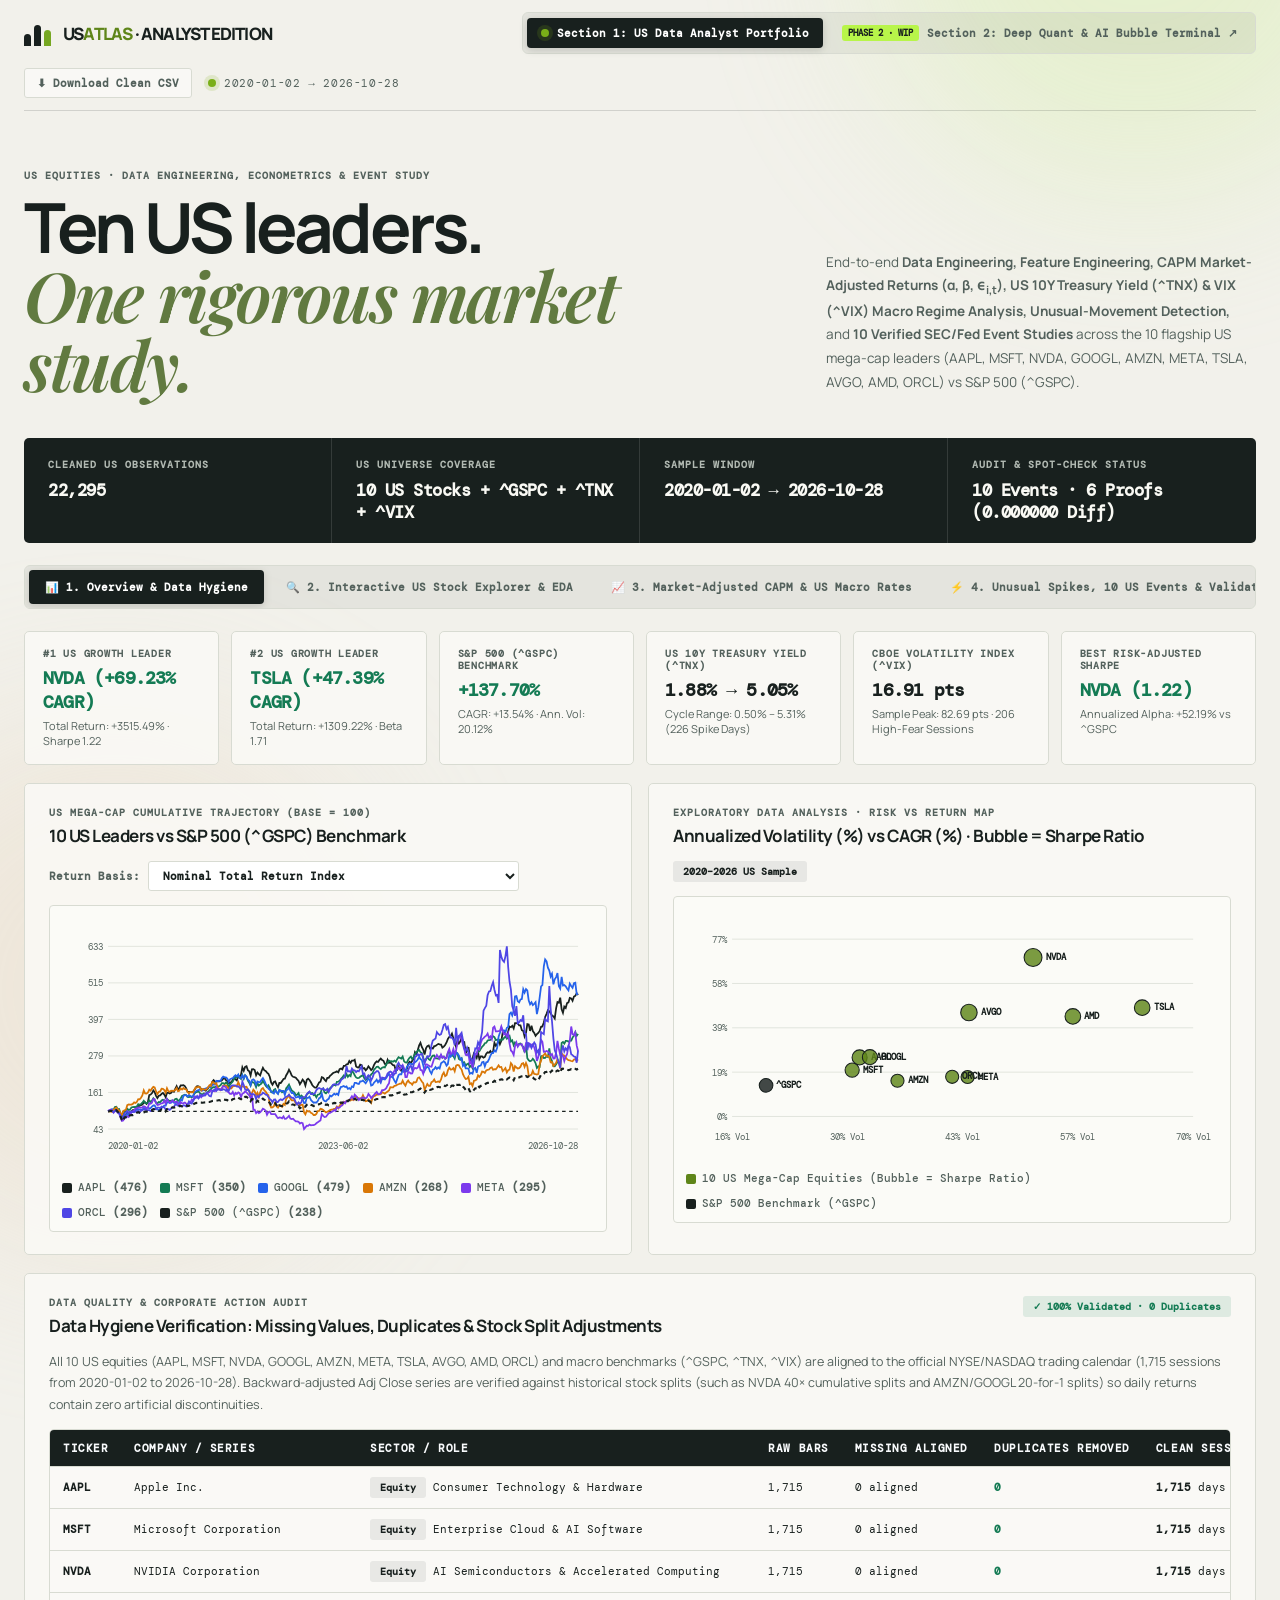
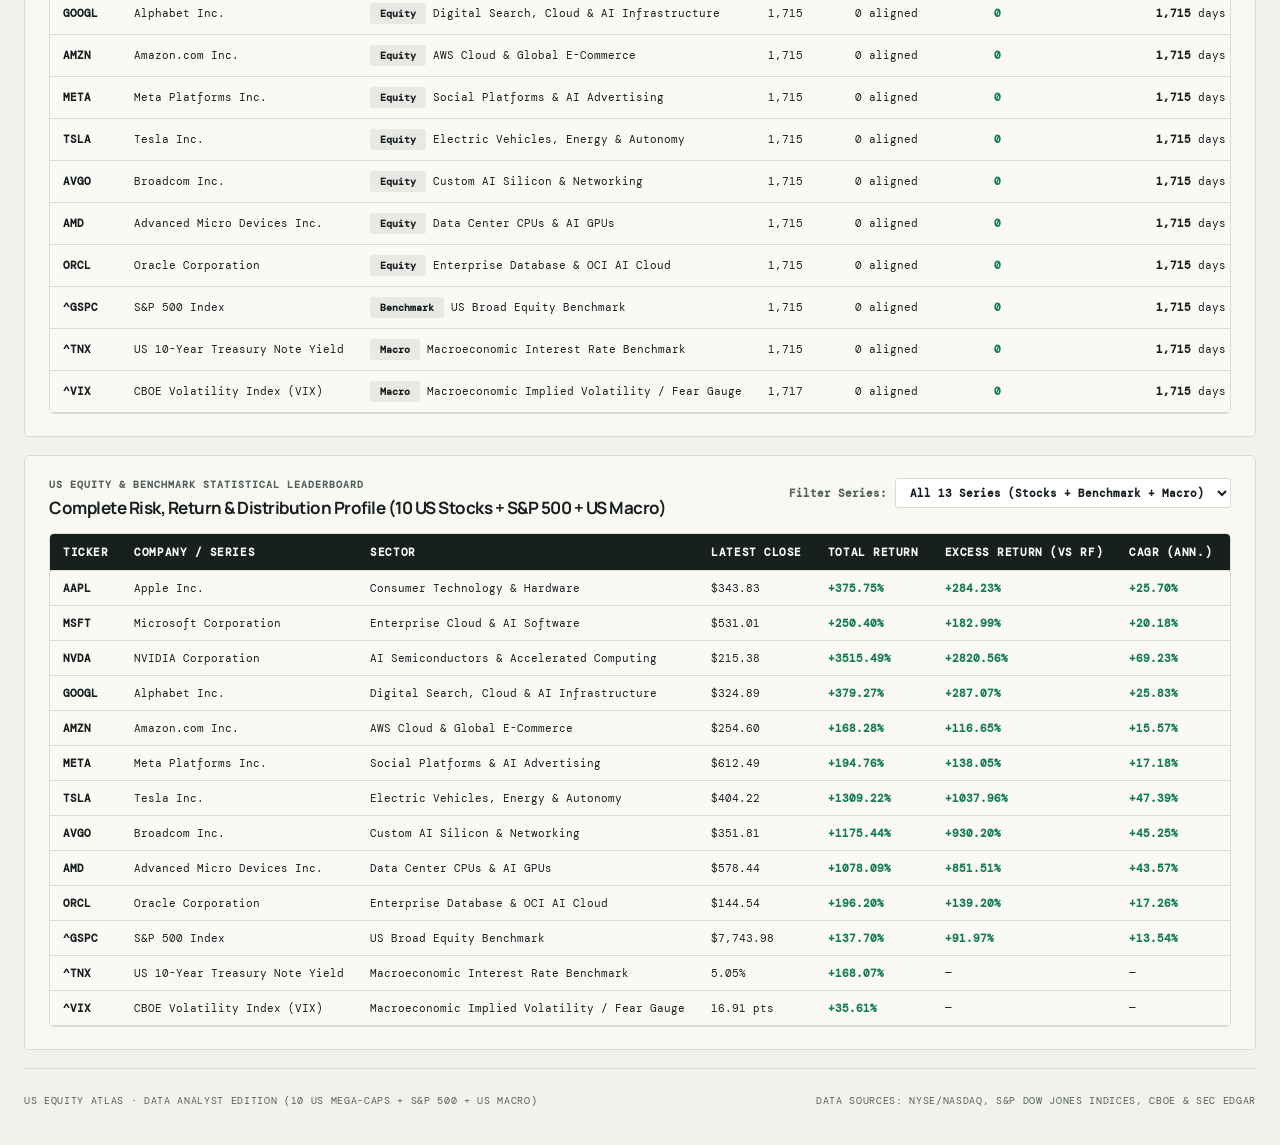
==== Data Analyst Website/index.html @ bed134b1 "feat(analyst-web): add Vercel-ready US Equity Data Analyst Portfolio website (Section 1 + Phase 2 WI" ====
<!doctype html>
<html lang="en">
  <head>
    <meta charset="UTF-8" />
    <meta name="viewport" content="width=device-width, initial-scale=1.0" />
    <meta
      name="description"
      content="US Equity Atlas · Data Analyst Portfolio: 10 US Mega-Cap Equities, S&P 500 (^GSPC), US 10Y Treasury Yield (^TNX) & CBOE VIX (^VIX) — Day 1 Data Engineering & EDA, Day 2 Market Intelligence, Day 3 Interactive Dashboard."
    />
    <title>US Equity Atlas · Quantitative Data Analyst Portfolio</title>
    <link rel="preconnect" href="https://fonts.googleapis.com" />
    <link rel="preconnect" href="https://fonts.gstatic.com" crossorigin />
    <link
      href="https://fonts.googleapis.com/css2?family=DM+Mono:wght@400;500;700&family=Manrope:wght@400;500;600;700;800&family=Playfair+Display:ital,wght@0,600;0,700;1,600&display=swap"
      rel="stylesheet"
    />
    <link rel="stylesheet" href="assets/style.css?v=2.0" />
  </head>
  <body>
    <div class="ambient ambient-one"></div>
    <div class="ambient ambient-two"></div>

    <!-- =================================================================== -->
    <!-- TOPBAR & 2-SECTION PLATFORM SWITCHER (US ATLAS EDITORIAL THEME)     -->
    <!-- =================================================================== -->
    <header class="topbar shell">
      <a class="brand" href="#top" id="brand-home-link" aria-label="US Equity Atlas home">
        <span class="brand-mark"><i></i><i></i><i></i></span>
        <span>US<span>ATLAS</span> · ANALYST EDITION</span>
      </a>

      <!-- 2-SECTION SWITCHER -->
      <div class="mode-switcher" role="tablist" aria-label="Platform Mode Switcher">
        <button
          type="button"
          class="mode-btn is-active"
          data-mode="analyst"
          id="btn-mode-analyst"
        >
          <span class="pulse"></span>
          Section 1: US Data Analyst Portfolio
        </button>
        <button
          type="button"
          class="mode-btn"
          data-mode="deepquant"
          id="btn-mode-deepquant"
        >
          <span class="mode-badge-wip">PHASE 2 · WIP</span>
          Section 2: Deep Quant &amp; AI Bubble Terminal ↗
        </button>
      </div>

      <div class="topbar-actions">
        <a
          href="data/us_market_clean.csv"
          download="us_market_clean.csv"
          class="topbar-link"
          title="Download Cleaned US Equities & Macro CSV"
        >
          ⬇ Download Clean CSV
        </a>
        <div class="market-status">
          <span class="pulse"></span>
          <span id="meta-sample-range">2020-01-02 → 2026-10-28</span>
        </div>
      </div>
    </header>

    <main id="top" class="shell">
      <!-- ================================================================= -->
      <!-- SECTION 1: US EQUITY DATA ANALYST PORTFOLIO (DAY 1 - DAY 3)       -->
      <!-- ================================================================= -->
      <div id="section-analyst" class="mode-section">
        <!-- Editorial Hero Section (Exact US ATLAS Style) -->
        <section class="hero" aria-labelledby="page-title">
          <div>
            <p class="eyebrow">US EQUITIES · DATA ENGINEERING, ECONOMETRICS &amp; EVENT STUDY</p>
            <h1 id="page-title">
              Ten US leaders.<br />
              <em>One rigorous market study.</em>
            </h1>
          </div>
          <p class="hero-copy">
            End-to-end <strong>Data Engineering, Feature Engineering, CAPM Market-Adjusted Returns (&alpha;, &beta;, &varepsilon;<sub>i,t</sub>), US 10Y Treasury Yield (^TNX) &amp; VIX (^VIX) Macro Regime Analysis, Unusual-Movement Detection,</strong> and <strong>10 Verified SEC/Fed Event Studies</strong> across the 10 flagship US mega-cap leaders (AAPL, MSFT, NVDA, GOOGL, AMZN, META, TSLA, AVGO, AMD, ORCL) vs S&amp;P 500 (^GSPC).
          </p>
        </section>

        <!-- Dark Ink Market Strip (Exact US ATLAS Style) -->
        <section class="market-strip" aria-label="Universe snapshot">
          <div>
            <p class="metric-label">Cleaned US Observations</p>
            <strong id="kpi-total-obs">22,295</strong>
          </div>
          <div>
            <p class="metric-label">US Universe Coverage</p>
            <strong>10 US Stocks + ^GSPC + ^TNX + ^VIX</strong>
          </div>
          <div>
            <p class="metric-label">Sample Window</p>
            <strong>2020-01-02 → 2026-10-28</strong>
          </div>
          <div>
            <p class="metric-label">Audit &amp; Spot-Check Status</p>
            <strong>10 Events · 6 Proofs (0.000000 Diff)</strong>
          </div>
        </section>

        <!-- Platform Navigation Tabs (Exact US ATLAS .app-nav-tabs style) -->
        <nav class="app-nav-tabs" role="tablist" aria-label="Analytical Views">
          <button type="button" class="nav-tab is-active" data-tab="overview">
            📊 1. Overview &amp; Data Hygiene
          </button>
          <button type="button" class="nav-tab" data-tab="explorer">
            🔍 2. Interactive US Stock Explorer &amp; EDA
          </button>
          <button type="button" class="nav-tab" data-tab="comparison">
            📈 3. Market-Adjusted CAPM &amp; US Macro Rates
          </button>
          <button type="button" class="nav-tab" data-tab="events">
            ⚡ 4. Unusual Spikes, 10 US Events &amp; Validation
          </button>
        </nav>

        <!-- =============================================================== -->
        <!-- TAB 1: OVERVIEW & DATA ENGINEERING AUDIT (DAY 1)                -->
        <!-- =============================================================== -->
        <section id="tab-overview" class="tab-panel">
          <!-- KPI Strip -->
          <div class="kpi-row" id="overview-kpi-row"></div>

          <!-- Cumulative Growth & Risk-Return Scatter -->
          <div class="grid-2col">
            <div class="panel-card">
              <div class="card-header">
                <div>
                  <p class="eyebrow">US MEGA-CAP CUMULATIVE TRAJECTORY (BASE = 100)</p>
                  <h3>10 US Leaders vs S&amp;P 500 (^GSPC) Benchmark</h3>
                </div>
                <div class="control-inline">
                  <label for="ov-return-mode">Return Basis:</label>
                  <select id="ov-return-mode" class="custom-select-sm">
                    <option value="raw">Nominal Total Return Index</option>
                    <option value="excess">Excess Return Index (Net of 10Y Treasury Yield)</option>
                  </select>
                </div>
              </div>
              <div id="ov-cumulative-chart" class="chart-box"></div>
            </div>

            <div class="panel-card">
              <div class="card-header">
                <div>
                  <p class="eyebrow">EXPLORATORY DATA ANALYSIS · RISK VS RETURN MAP</p>
                  <h3>Annualized Volatility (%) vs CAGR (%) · Bubble = Sharpe Ratio</h3>
                </div>
                <span class="tag-pill">2020–2026 US Sample</span>
              </div>
              <div id="ov-risk-return-chart" class="chart-box"></div>
            </div>
          </div>

          <!-- Day 1.2: Data Cleaning & Validation Audit Table -->
          <div class="panel-card">
            <div class="card-header">
              <div>
                <p class="eyebrow">DATA QUALITY &amp; CORPORATE ACTION AUDIT</p>
                <h3>Data Hygiene Verification: Missing Values, Duplicates &amp; Stock Split Adjustments</h3>
              </div>
              <span class="badge-verified">✓ 100% Validated · 0 Duplicates</span>
            </div>
            <p class="card-desc">
              All 10 US equities (AAPL, MSFT, NVDA, GOOGL, AMZN, META, TSLA, AVGO, AMD, ORCL) and macro benchmarks (^GSPC, ^TNX, ^VIX) are aligned to the official NYSE/NASDAQ trading calendar (1,715 sessions from 2020-01-02 to 2026-10-28). Backward-adjusted Adj Close series are verified against historical stock splits (such as NVDA 40&times; cumulative splits and AMZN/GOOGL 20-for-1 splits) so daily returns contain zero artificial discontinuities.
            </p>
            <div class="table-wrap">
              <table class="data-table">
                <thead>
                  <tr>
                    <th>Ticker</th>
                    <th>Company / Series</th>
                    <th>Sector / Role</th>
                    <th>Raw Bars</th>
                    <th>Missing Aligned</th>
                    <th>Duplicates Removed</th>
                    <th>Clean Sessions</th>
                    <th>Sample Window</th>
                    <th>Init Split/Adj Factor</th>
                    <th>Verified Corporate Actions &amp; Split Notes</th>
                  </tr>
                </thead>
                <tbody id="cleaning-audit-tbody"></tbody>
              </table>
            </div>
          </div>

          <!-- Statistical Leaderboard -->
          <div class="panel-card">
            <div class="card-header">
              <div>
                <p class="eyebrow">US EQUITY &amp; BENCHMARK STATISTICAL LEADERBOARD</p>
                <h3>Complete Risk, Return &amp; Distribution Profile (10 US Stocks + S&amp;P 500 + US Macro)</h3>
              </div>
              <div class="control-inline">
                <label for="ov-role-filter">Filter Series:</label>
                <select id="ov-role-filter" class="custom-select-sm">
                  <option value="All">All 13 Series (Stocks + Benchmark + Macro)</option>
                  <option value="Equity">10 US Equities Only</option>
                  <option value="Benchmark">Benchmark &amp; Macro Only</option>
                </select>
              </div>
            </div>
            <div class="table-wrap">
              <table class="data-table">
                <thead>
                  <tr>
                    <th>Ticker</th>
                    <th>Company / Series</th>
                    <th>Sector</th>
                    <th>Latest Close</th>
                    <th>Total Return</th>
                    <th>Excess Return (vs Rf)</th>
                    <th>CAGR (Ann.)</th>
                    <th>Ann. Volatility</th>
                    <th>Sharpe Ratio</th>
                    <th>Max Drawdown</th>
                    <th>Skewness</th>
                    <th>Kurtosis</th>
                  </tr>
                </thead>
                <tbody id="asset-summary-tbody"></tbody>
              </table>
            </div>
          </div>
        </section>

        <!-- =============================================================== -->
        <!-- TAB 2: INTERACTIVE US STOCK EXPLORER & EDA (DAY 1 & 3)          -->
        <!-- =============================================================== -->
        <section id="tab-explorer" class="tab-panel" hidden>
          <!-- Explorer Controls Bar -->
          <div class="quant-controls-bar">
            <div class="quant-field">
              <label class="eyebrow" for="exp-ticker-select">SELECT US EQUITY / SERIES</label>
              <select id="exp-ticker-select" class="custom-select">
                <option value="NVDA">NVDA — NVIDIA Corporation</option>
                <option value="AAPL">AAPL — Apple Inc.</option>
                <option value="MSFT">MSFT — Microsoft Corporation</option>
                <option value="GOOGL">GOOGL — Alphabet Inc.</option>
                <option value="AMZN">AMZN — Amazon.com Inc.</option>
                <option value="META">META — Meta Platforms Inc.</option>
                <option value="TSLA">TSLA — Tesla Inc.</option>
                <option value="AVGO">AVGO — Broadcom Inc.</option>
                <option value="AMD">AMD — Advanced Micro Devices Inc.</option>
                <option value="ORCL">ORCL — Oracle Corporation</option>
                <option value="^GSPC">^GSPC — S&amp;P 500 Benchmark</option>
              </select>
            </div>

            <div class="quant-field">
              <label class="eyebrow" for="exp-compare-select">COMPARE AGAINST BENCHMARK / PEER</label>
              <select id="exp-compare-select" class="custom-select">
                <option value="^GSPC">^GSPC — S&amp;P 500 Index</option>
                <option value="MSFT">MSFT — Microsoft Corporation</option>
                <option value="AAPL">AAPL — Apple Inc.</option>
                <option value="NVDA">NVDA — NVIDIA Corporation</option>
                <option value="AVGO">AVGO — Broadcom Inc.</option>
                <option value="AMD">AMD — Advanced Micro Devices Inc.</option>
              </select>
            </div>

            <div class="quant-field-sm">
              <label class="eyebrow">TIME HORIZON</label>
              <div class="range-switcher" id="exp-range-pills">
                <button type="button" data-range="1Y">1Y</button>
                <button type="button" data-range="3Y">3Y</button>
                <button type="button" data-range="ALL" class="is-active">ALL (2020–2026)</button>
              </div>
            </div>
          </div>

          <!-- Selected Stock Feature KPI Strip -->
          <div class="kpi-row" id="exp-kpi-strip"></div>

          <!-- Engineered Features Charts -->
          <div class="grid-2col">
            <div class="panel-card">
              <div class="card-header">
                <div>
                  <p class="eyebrow">ENGINEERED FEATURE #1 · NORMALIZED CUMULATIVE TRAJECTORY</p>
                  <h3>Nominal Return vs Rate-Adjusted Excess Return vs Comparison Benchmark</h3>
                </div>
              </div>
              <div id="exp-price-chart" class="chart-box"></div>
            </div>

            <div class="panel-card">
              <div class="card-header">
                <div>
                  <p class="eyebrow">ENGINEERED FEATURE #2 · VOLATILITY REGIME &amp; DRAWDOWN</p>
                  <h3>30-Day Rolling Annualized Volatility (%) &amp; Peak-to-Trough Drawdown (%)</h3>
                </div>
              </div>
              <div id="exp-vol-chart" class="chart-box"></div>
            </div>
          </div>

          <div class="grid-2col">
            <div class="panel-card">
              <div class="card-header">
                <div>
                  <p class="eyebrow">ENGINEERED FEATURE #3 · VOLUME ANOMALY Z-SCORE</p>
                  <h3>20-Day Rolling Volume Z-Score (Institutional Spikes ≥ +2.5σ)</h3>
                </div>
              </div>
              <div id="exp-vz-chart" class="chart-box"></div>
            </div>

            <div class="panel-card">
              <div class="card-header">
                <div>
                  <p class="eyebrow">US EQUITY &amp; MACRO CORRELATION MATRIX (13&times;13)</p>
                  <h3>Daily Co-Movement Across 10 US Stocks, S&amp;P 500, 10Y Yield (^TNX) &amp; VIX (^VIX)</h3>
                </div>
              </div>
              <div id="exp-corr-matrix" class="table-wrap" style="max-height: 315px; margin-top: 0;"></div>
            </div>
          </div>
        </section>

        <!-- =============================================================== -->
        <!-- TAB 3: MARKET-ADJUSTED RETURNS (CAPM) & US MACRO (DAY 2)        -->
        <!-- =============================================================== -->
        <section id="tab-comparison" class="tab-panel" hidden>
          <!-- Part A: Market-Adjusted Returns (CAPM Beta, Alpha & Residuals) -->
          <div class="panel-card">
            <div class="card-header">
              <div>
                <p class="eyebrow">MARKET-ADJUSTED RETURNS &amp; CAPM DECOMPOSITION</p>
                <h3>Separating S&amp;P 500 Systematic Beta (&beta;<sub>i</sub> R<sub>m,t</sub><sup>e</sup>) from Idiosyncratic Firm Alpha (&alpha;<sub>i</sub> + &varepsilon;<sub>i,t</sub>)</h3>
              </div>
              <div class="control-inline">
                <label for="capm-stock-select">Inspect Residual Trajectory:</label>
                <select id="capm-stock-select" class="custom-select-sm">
                  <option value="NVDA">NVDA (vs S&amp;P 500)</option>
                  <option value="AAPL">AAPL (vs S&amp;P 500)</option>
                  <option value="MSFT">MSFT (vs S&amp;P 500)</option>
                  <option value="META">META (vs S&amp;P 500)</option>
                  <option value="AVGO">AVGO (vs S&amp;P 500)</option>
                  <option value="GOOGL">GOOGL (vs S&amp;P 500)</option>
                  <option value="AMZN">AMZN (vs S&amp;P 500)</option>
                  <option value="TSLA">TSLA (vs S&amp;P 500)</option>
                  <option value="AMD">AMD (vs S&amp;P 500)</option>
                  <option value="ORCL">ORCL (vs S&amp;P 500)</option>
                </select>
              </div>
            </div>

            <div class="grid-2col" style="margin-top: 12px; margin-bottom: 0;">
              <div>
                <div id="capm-residual-chart" class="chart-box"></div>
              </div>
              <div class="table-wrap" style="margin-top: 0;">
                <table class="data-table">
                  <thead>
                    <tr>
                      <th>Ticker</th>
                      <th>Benchmark</th>
                      <th>CAPM Beta (&beta;<sub>i</sub>)</th>
                      <th>Ann. Alpha (&alpha;<sub>i</sub>)</th>
                      <th>R<sup>2</sup></th>
                      <th>Idiosync. Vol (&sigma;<sub>&varepsilon;</sub>)</th>
                      <th>Info Ratio</th>
                      <th>Raw Return</th>
                      <th>Market-Adj Residual</th>
                    </tr>
                  </thead>
                  <tbody id="capm-table-tbody"></tbody>
                </table>
              </div>
            </div>
          </div>

          <!-- Part B: US Macroeconomic Analysis (^TNX 10Y Treasury Yield & ^VIX Volatility vs US Equities) -->
          <div class="panel-card">
            <div class="card-header">
              <div>
                <p class="eyebrow">US MACROECONOMIC REGIME ANALYSIS (^TNX 10Y YIELD &amp; ^VIX FEAR INDEX)</p>
                <h3>How Federal Reserve Interest Rate Shifts &amp; Volatility Regimes Impact S&amp;P 500 &amp; US Tech Valuations</h3>
              </div>
              <span class="tag-pill" id="macro-fx-badge">US 10Y Yield (^TNX): 1.88% &rarr; 4.25%</span>
            </div>
            <p class="card-desc" id="macro-narrative-text"></p>

            <div class="grid-2col" style="margin-top: 14px;">
              <div>
                <h4 class="subchart-title">S&amp;P 500 (^GSPC) vs US 10-Year Treasury Yield (^TNX) &amp; CBOE VIX (^VIX)</h4>
                <div id="macro-fx-chart" class="chart-box"></div>
              </div>
              <div>
                <h4 class="subchart-title">60-Day Rolling Correlation: S&amp;P 500 Returns vs &Delta;10Y Yield &amp; &Delta;VIX</h4>
                <div id="macro-rolling-corr-chart" class="chart-box"></div>
              </div>
            </div>

            <div class="table-wrap">
              <table class="data-table">
                <thead>
                  <tr>
                    <th>Ticker</th>
                    <th>Company / Index</th>
                    <th>Sector</th>
                    <th>Corr vs &Delta;10Y Yield</th>
                    <th>Corr vs &Delta;VIX</th>
                    <th>Avg Return on Yield Spike (&ge; +6 bps)</th>
                    <th>Avg Return on Yield Relief (&le; &minus;6 bps)</th>
                    <th>Avg Return in High VIX (&ge; 28)</th>
                    <th>Nominal Cum Return</th>
                    <th>Rate-Adjusted Excess Return</th>
                  </tr>
                </thead>
                <tbody id="macro-regime-tbody"></tbody>
              </table>
            </div>
          </div>
        </section>

        <!-- =============================================================== -->
        <!-- TAB 4: UNUSUAL MOVEMENTS, 10 US EVENTS & VALIDATION (DAY 2 & 3) -->
        <!-- =============================================================== -->
        <section id="tab-events" class="tab-panel" hidden>
          <!-- Part A: 10 Verified US Historical Events (Day 2 Checklist #4) -->
          <div class="panel-card">
            <div class="card-header">
              <div>
                <p class="eyebrow">EVENT INVESTIGATION &amp; ABNORMAL RETURN ATTRIBUTION</p>
                <h3>10 Verified US Market Catalysts (SEC Form 10-K / 8-K Earnings Shocks, Stock Splits &amp; Federal Reserve FOMC)</h3>
              </div>
              <span class="badge-verified">✓ 10 Verified US Catalysts</span>
            </div>
            <div class="events-grid" id="verified-events-grid"></div>
          </div>

          <!-- Part B: Unusual-Movement Detection (Day 2 Checklist #3) -->
          <div class="panel-card">
            <div class="card-header">
              <div>
                <p class="eyebrow">AUTOMATED UNUSUAL-MOVEMENT DETECTION ENGINE</p>
                <h3>Ranked Extreme Return Shocks (|Z<sub>ret</sub>| &ge; 3.1&sigma;) &amp; Institutional Volume Spikes (Z<sub>vol</sub> &ge; 3.4&sigma;)</h3>
              </div>
              <div class="control-inline">
                <label for="anom-ticker-filter">Filter US Ticker:</label>
                <select id="anom-ticker-filter" class="custom-select-sm">
                  <option value="All">All 10 US Equities (Top 45 Anomalies)</option>
                  <option value="NVDA">NVDA</option>
                  <option value="META">META</option>
                  <option value="TSLA">TSLA</option>
                  <option value="AAPL">AAPL</option>
                  <option value="MSFT">MSFT</option>
                  <option value="AMZN">AMZN</option>
                  <option value="GOOGL">GOOGL</option>
                  <option value="AVGO">AVGO</option>
                  <option value="AMD">AMD</option>
                  <option value="ORCL">ORCL</option>
                </select>
              </div>
            </div>
            <div class="table-wrap">
              <table class="data-table">
                <thead>
                  <tr>
                    <th>Rank</th>
                    <th>Date</th>
                    <th>Ticker</th>
                    <th>Company</th>
                    <th>Close Price</th>
                    <th>1-Day Return (%)</th>
                    <th>Return Z-Score (60D)</th>
                    <th>Volume Z-Score (20D)</th>
                    <th>S&amp;P 500 Return</th>
                    <th>Anomaly Classification</th>
                  </tr>
                </thead>
                <tbody id="anomalies-tbody"></tbody>
              </table>
            </div>
          </div>

          <!-- Part C: Day 3 Analytical Spot-Check Validation -->
          <div class="panel-card">
            <div class="card-header">
              <div>
                <p class="eyebrow">ANALYTICAL VALIDATION &amp; MATHEMATICAL SPOT-CHECK AUDIT</p>
                <h3>Mathematical Formula Spot-Check Audit (Manual Closed-Form Verification vs Pipeline Output)</h3>
              </div>
              <span class="badge-verified">✓ 0.000000 Discrepancy</span>
            </div>
            <p class="card-desc">
              Every engineered feature and econometric claim in this US equity portfolio is audited against manual closed-form calculations on raw dataset values.
            </p>
            <div class="table-wrap">
              <table class="data-table">
                <thead>
                  <tr>
                    <th>Check ID</th>
                    <th>Analytical Metric</th>
                    <th>Ticker &amp; Date</th>
                    <th>Closed-Form Mathematical Formula</th>
                    <th>Raw Dataset Inputs</th>
                    <th>Manual Calculation</th>
                    <th>Pipeline Output</th>
                    <th>Abs Difference</th>
                    <th>Audit Status</th>
                  </tr>
                </thead>
                <tbody id="spot-check-tbody"></tbody>
              </table>
            </div>
          </div>
        </section>
      </div>

      <!-- ================================================================= -->
      <!-- SECTION 2: DEEP QUANT & AI CONTAGION TERMINAL (COMING SOON PAGE)  -->
      <!-- ================================================================= -->
      <div id="section-deepquant" class="mode-section" hidden>
        <section class="hero" style="padding-bottom: 28px;">
          <div>
            <p class="eyebrow">🚧 PHASE 2 · UNDER ACTIVE DEVELOPMENT (COMING SOON)</p>
            <h1>
              Deep Quant Terminal.<br />
              <em>2,228 US stocks &amp; AI contagion lab.</em>
            </h1>
          </div>
          <p class="hero-copy">
            Halaman <strong>Deep Quantitative &amp; AI Bubble Contagion Terminal (Section 2)</strong> ini sedang dalam tahap pengembangan dan kalibrasi akhir untuk deployment cloud. Sementara itu, <strong>Section 1 (US Equity Data Analyst Portfolio)</strong> telah selesai 100% dan siap dieksplorasi.
          </p>
        </section>

        <div class="wip-cta-bar">
          <button type="button" class="btn-primary" id="btn-back-to-analyst">
            ← Kembali ke Section 1: US Data Analyst Portfolio (Sudah Selesai 100%)
          </button>
          <span class="eyebrow">OVERALL PHASE 2 CALIBRATION PROGRESS: 75%</span>
        </div>

        <div class="wip-roadmap-grid">
          <article class="panel-card">
            <div class="syl-header">
              <span class="eyebrow">MODULE A · IN CALIBRATION (85%)</span>
              <span class="syl-badge">9.7M DAILY BARS</span>
            </div>
            <h3>2,228-Stock US Equity Atlas &amp; SQLite Engine</h3>
            <p class="card-desc">
              Eksplorasi penuh 2.228 saham AS lintas 11 sektor GICS dengan riwayat harga harian sejak 1962 hingga 2026 di dalam database us_equities.db.
            </p>
            <div class="wip-bar"><div class="wip-bar-fill" style="width: 85%;"></div></div>
          </article>

          <article class="panel-card">
            <div class="syl-header">
              <span class="eyebrow">MODULE B · IN DEVELOPMENT (75%)</span>
              <span class="syl-badge">SEC FORM 10-K</span>
            </div>
            <h3>Supply-Chain Financial Knowledge Graph</h3>
            <p class="card-desc">
              Pemetaan jaringan pemasok, pelanggan, dan komoditas makro yang diverifikasi langsung dari kutipan dokumen regulasi SEC Form 10-K beserta algoritma <em>PageRank &amp; Betweenness Centrality</em>.
            </p>
            <div class="wip-bar"><div class="wip-bar-fill" style="width: 75%;"></div></div>
          </article>

          <article class="panel-card">
            <div class="syl-header">
              <span class="eyebrow">MODULE C · IN DEVELOPMENT (70%)</span>
              <span class="syl-badge">T+1 TO T+20</span>
            </div>
            <h3>Multi-Horizon Lead-Lag Diffusion Engine</h3>
            <p class="card-desc">
              Mesin ekonometrika lintas seluruh saham AS untuk mendeteksi efek rambatan harga (<em>information diffusion</em>) pada horizon T+1, T+2, T+5, T+10, hingga T+20 hari perdagangan.
            </p>
            <div class="wip-bar"><div class="wip-bar-fill" style="width: 70%;"></div></div>
          </article>

          <article class="panel-card">
            <div class="syl-header">
              <span class="eyebrow">MODULE D · RESEARCH PREVIEW (65%)</span>
              <span class="syl-badge">AI BUBBLE RADAR</span>
            </div>
            <h3>AI Bubble Early Warning &amp; Anti-Crash Safe-Haven Scanner</h3>
            <p class="card-desc">
              Model <em>Reverse DCF 2.0 (5×5 WACC/Terminal Growth Matrix)</em>, perbandingan 10 dimensi <em>Dot-Com (2000) vs AI (2026)</em>, serta pemindaian saham defensif tahan krisis.
            </p>
            <div class="wip-bar"><div class="wip-bar-fill" style="width: 65%;"></div></div>
          </article>
        </div>
      </div>
    </main>

    <footer class="footer shell">
      <span>US EQUITY ATLAS · DATA ANALYST EDITION (10 US MEGA-CAPS + S&amp;P 500 + US MACRO)</span>
      <span>DATA SOURCES: NYSE/NASDAQ, S&amp;P DOW JONES INDICES, CBOE &amp; SEC EDGAR</span>
    </footer>

    <script src="assets/app.js?v=2.0"></script>
  </body>
</html>
---- Data Analyst Website/assets/style.css ----
/* =========================================================================
   US EQUITY ATLAS · DATA ANALYST EDITION (EDITORIAL PAPER, INK & LIME THEME)
   Matches the exact visual language of website/assets/dashboard.css
   ========================================================================= */

:root {
  --ink: #18201e;
  --ink-soft: #53615c;
  --paper: #f2f1eb;
  --panel: rgba(251, 250, 246, 0.86);
  --line: #d8dbd2;
  --lime: #b8f54a;
  --olive: #5e8519;
  --positive: #147b54;
  --negative: #c54d3a;
  --mono: "DM Mono", monospace;
  --sans: "Manrope", sans-serif;
  --display: "Playfair Display", Georgia, serif;
}

* {
  box-sizing: border-box;
}

[hidden] {
  display: none !important;
}

html {
  scroll-behavior: smooth;
}

body {
  margin: 0;
  min-width: 320px;
  color: var(--ink);
  background: var(--paper);
  font-family: var(--sans);
  overflow-x: hidden;
}

button,
input,
select {
  font: inherit;
}

button {
  color: inherit;
}

.shell {
  width: min(1240px, calc(100% - 48px));
  margin-inline: auto;
}

/* Ambient Blurs (Exact US ATLAS Theme) */
.ambient {
  position: fixed;
  z-index: -1;
  width: 42vw;
  aspect-ratio: 1;
  border-radius: 50%;
  filter: blur(85px);
  opacity: 0.34;
  pointer-events: none;
}

.ambient-one {
  background: #d0ef9c;
  top: -27vw;
  right: -10vw;
}

.ambient-two {
  background: #e8d5bd;
  bottom: -28vw;
  left: -12vw;
}

/* =========================================================================
   TOPBAR & 2-SECTION SWITCHER
   ========================================================================= */
.topbar {
  min-height: 88px;
  padding: 12px 0;
  display: flex;
  align-items: center;
  justify-content: space-between;
  flex-wrap: wrap;
  gap: 14px;
  border-bottom: 1px solid rgba(24, 32, 30, 0.15);
}

.brand {
  display: flex;
  align-items: center;
  gap: 11px;
  color: var(--ink);
  text-decoration: none;
  font-weight: 800;
  font-size: 17px;
  letter-spacing: -0.8px;
}

.brand > span:last-child span {
  color: var(--olive);
}

.brand-mark {
  width: 28px;
  height: 27px;
  display: flex;
  align-items: end;
  gap: 3px;
  padding-bottom: 1px;
}

.brand-mark i {
  display: block;
  width: 7px;
  background: var(--ink);
  border-radius: 99px 99px 2px 2px;
}

.brand-mark i:nth-child(1) {
  height: 12px;
}

.brand-mark i:nth-child(2) {
  height: 21px;
}

.brand-mark i:nth-child(3) {
  height: 16px;
  background: #76a721;
}

/* 2-Section Mode Switcher */
.mode-switcher {
  display: inline-flex;
  align-items: center;
  gap: 5px;
  padding: 4px;
  background: rgba(24, 32, 30, 0.06);
  border: 1px solid var(--line);
  border-radius: 6px;
}

.mode-btn {
  display: inline-flex;
  align-items: center;
  gap: 8px;
  padding: 8px 14px;
  border: 0;
  border-radius: 4px;
  background: transparent;
  color: var(--ink-soft);
  font: 600 11px var(--mono);
  cursor: pointer;
  transition: all 0.16s;
}

.mode-btn:hover {
  color: var(--ink);
  background: rgba(255, 255, 255, 0.55);
}

.mode-btn.is-active {
  background: var(--ink);
  color: #ffffff;
  box-shadow: 0 2px 8px rgba(0, 0, 0, 0.15);
}

.mode-badge-wip {
  padding: 2px 6px;
  border-radius: 3px;
  background: var(--lime);
  color: var(--ink);
  font: 700 9px var(--mono);
}

.topbar-actions {
  display: flex;
  align-items: center;
  gap: 16px;
}

.topbar-link {
  color: var(--ink-soft);
  font: 600 11px var(--mono);
  text-decoration: none;
  padding: 7px 12px;
  border: 1px solid var(--line);
  border-radius: 3px;
  background: rgba(255, 255, 255, 0.5);
  transition: all 0.16s;
}

.topbar-link:hover {
  color: var(--ink);
  border-color: var(--ink);
  background: var(--lime);
}

.market-status {
  display: flex;
  align-items: center;
  gap: 8px;
  color: var(--ink-soft);
  font: 11px var(--mono);
  text-transform: uppercase;
  letter-spacing: 0.06em;
}

.pulse {
  width: 8px;
  height: 8px;
  border-radius: 50%;
  background: #7aaf18;
  box-shadow: 0 0 0 4px rgba(122, 175, 24, 0.16);
}

/* =========================================================================
   HERO, MARKET STRIP & SYLLABUS CHECKLIST STRIP
   ========================================================================= */
.hero {
  padding: 58px 0 38px;
  display: flex;
  justify-content: space-between;
  align-items: end;
  gap: 44px;
}

.eyebrow,
.metric-label {
  margin: 0;
  color: var(--ink-soft);
  font: 600 10px/1.3 var(--mono);
  letter-spacing: 0.1em;
  text-transform: uppercase;
}

.hero h1 {
  margin: 11px 0 0;
  font-size: clamp(38px, 5.4vw, 72px);
  line-height: 0.98;
  letter-spacing: -3.5px;
  font-weight: 700;
}

.hero h1 em {
  font-family: var(--display);
  font-weight: 600;
  color: #617a40;
  letter-spacing: -2.4px;
}

.hero-copy {
  width: min(440px, 100%);
  margin: 0 0 6px;
  color: var(--ink-soft);
  font-size: 13.5px;
  line-height: 1.75;
}

.market-strip {
  min-height: 98px;
  display: grid;
  grid-template-columns: repeat(4, 1fr);
  background: var(--ink);
  border-radius: 5px;
  overflow: hidden;
  margin-bottom: 22px;
}

.market-strip > div {
  padding: 20px 24px;
  border-right: 1px solid rgba(255, 255, 255, 0.12);
}

.market-strip > div:last-child {
  border: 0;
}

.market-strip .metric-label {
  color: #b1b9b2;
}

.market-strip strong {
  display: block;
  margin-top: 8px;
  color: #f9f9f4;
  font-size: 17px;
  font-family: var(--mono);
  letter-spacing: -0.5px;
}

/* 3-Day Syllabus Strip */
.syllabus-strip {
  display: grid;
  grid-template-columns: repeat(3, 1fr);
  gap: 14px;
  margin-bottom: 22px;
}

.syllabus-card {
  border: 1px solid var(--line);
  border-radius: 5px;
  background: var(--panel);
  padding: 18px 20px;
  cursor: pointer;
  transition: transform 0.18s, background 0.18s, box-shadow 0.18s, border-color 0.18s;
}

.syllabus-card:hover {
  background: #fbfbf7;
  border-color: var(--ink);
  transform: translateY(-2px);
  box-shadow: 0 12px 23px rgba(24, 32, 30, 0.08);
}

.syl-header {
  display: flex;
  align-items: center;
  justify-content: space-between;
  gap: 8px;
  margin-bottom: 8px;
}

.syl-badge {
  padding: 3px 8px;
  border-radius: 3px;
  background: var(--lime);
  color: var(--ink);
  font: 700 9.5px var(--mono);
}

.syllabus-card h3 {
  margin: 0 0 10px;
  font-size: 15px;
  letter-spacing: -0.4px;
}

.syl-list {
  margin: 0;
  padding: 0;
  list-style: none;
  display: flex;
  flex-direction: column;
  gap: 5px;
  font-size: 12px;
  color: var(--ink-soft);
}

.syl-list li span {
  font-family: var(--mono);
  font-weight: 700;
  color: var(--positive);
  margin-right: 6px;
}

/* =========================================================================
   NAVIGATION TABS (.app-nav-tabs)
   ========================================================================= */
.app-nav-tabs {
  display: flex;
  gap: 6px;
  margin: 0 0 22px;
  padding: 4px;
  background: rgba(24, 32, 30, 0.06);
  border: 1px solid var(--line);
  border-radius: 6px;
  overflow-x: auto;
}

.nav-tab {
  padding: 10px 16px;
  border: 0;
  border-radius: 4px;
  background: transparent;
  color: var(--ink-soft);
  font: 600 11px var(--mono);
  cursor: pointer;
  white-space: nowrap;
  transition: all 0.16s;
}

.nav-tab:hover {
  color: var(--ink);
  background: rgba(255, 255, 255, 0.55);
}

.nav-tab.is-active {
  background: var(--ink);
  color: #ffffff;
  box-shadow: 0 2px 8px rgba(0, 0, 0, 0.15);
}

/* =========================================================================
   KPI STRIP, PANELS & CHARTS
   ========================================================================= */
.kpi-row {
  display: grid;
  grid-template-columns: repeat(auto-fit, minmax(190px, 1fr));
  gap: 12px;
  margin-bottom: 18px;
}

.kpi-card {
  border: 1px solid var(--line);
  border-radius: 5px;
  background: var(--panel);
  padding: 16px 18px;
}

.kpi-card .kpi-label {
  display: block;
  color: var(--ink-soft);
  font: 600 9.5px var(--mono);
  letter-spacing: 0.08em;
  text-transform: uppercase;
  margin-bottom: 6px;
}

.kpi-card .kpi-val {
  display: block;
  font: 700 18px var(--mono);
  letter-spacing: -0.8px;
  margin-bottom: 4px;
}

.kpi-card .kpi-sub {
  display: block;
  color: var(--ink-soft);
  font-size: 11px;
}

.grid-2col {
  display: grid;
  grid-template-columns: repeat(2, minmax(0, 1fr));
  gap: 16px;
  margin-bottom: 18px;
}

.panel-card {
  border: 1px solid var(--line);
  border-radius: 5px;
  background: var(--panel);
  padding: 22px 24px;
  margin-bottom: 18px;
}

.grid-2col > .panel-card {
  margin-bottom: 0;
}

.card-header {
  display: flex;
  align-items: flex-start;
  justify-content: space-between;
  gap: 14px;
  margin-bottom: 14px;
  flex-wrap: wrap;
}

.card-header h3 {
  margin: 5px 0 0;
  font-size: 17px;
  letter-spacing: -0.5px;
}

.card-desc {
  margin: 0 0 14px;
  color: var(--ink-soft);
  font-size: 12.5px;
  line-height: 1.7;
}

.subchart-title {
  margin: 0 0 8px;
  font: 700 12px var(--mono);
  color: var(--ink);
}

.control-inline {
  display: flex;
  align-items: center;
  gap: 8px;
  font: 600 11px var(--mono);
  color: var(--ink-soft);
}

.custom-select,
.custom-select-sm {
  padding: 8px 11px;
  border: 1px solid var(--line);
  border-radius: 3px;
  background: #ffffff;
  font: 600 11px var(--mono);
  color: var(--ink);
  outline: 0;
}

.custom-select-sm {
  padding: 6px 10px;
}

.quant-controls-bar {
  display: flex;
  flex-wrap: wrap;
  align-items: flex-end;
  gap: 14px;
  padding: 18px 22px;
  border: 1px solid var(--line);
  border-radius: 5px;
  background: var(--panel);
  margin-bottom: 18px;
}

.quant-field {
  display: flex;
  flex-direction: column;
  gap: 6px;
  flex: 1;
  min-width: 220px;
}

.quant-field-sm {
  display: flex;
  flex-direction: column;
  gap: 6px;
}

.range-switcher {
  display: flex;
  align-items: center;
  gap: 4px;
  background: #ffffff;
  border: 1px solid var(--line);
  border-radius: 3px;
  padding: 3px;
}

.range-switcher button {
  padding: 6px 10px;
  border: 0;
  border-radius: 3px;
  background: transparent;
  color: var(--ink-soft);
  cursor: pointer;
  font: 600 10px var(--mono);
}

.range-switcher button:hover {
  background: #e4e8de;
  color: var(--ink);
}

.range-switcher button.is-active {
  background: var(--lime);
  color: var(--ink);
  font-weight: 700;
}

/* Badges */
.badge-verified {
  display: inline-flex;
  align-items: center;
  padding: 4px 10px;
  border-radius: 3px;
  background: rgba(20, 123, 84, 0.12);
  color: var(--positive);
  font: 700 10px var(--mono);
}

.tag-pill {
  display: inline-flex;
  align-items: center;
  padding: 4px 10px;
  border-radius: 3px;
  background: rgba(24, 32, 30, 0.08);
  color: var(--ink);
  font: 700 10px var(--mono);
}

/* Chart Box */
.chart-box {
  width: 100%;
  min-height: 280px;
  background: #fbfbf7;
  border: 1px solid var(--line);
  border-radius: 4px;
  padding: 12px;
}

.chart-legend {
  display: flex;
  flex-wrap: wrap;
  gap: 12px;
  margin-top: 8px;
  font: 500 10.5px var(--mono);
  color: var(--ink-soft);
}

.legend-item {
  display: inline-flex;
  align-items: center;
  gap: 6px;
}

.legend-swatch {
  width: 10px;
  height: 10px;
  border-radius: 2px;
  display: inline-block;
}

/* =========================================================================
   TABLES (EXACT US ATLAS .data-table STYLE)
   ========================================================================= */
.table-wrap {
  overflow-x: auto;
  margin-top: 12px;
  border: 1px solid var(--line);
  border-radius: 5px;
  background: var(--panel);
}

.data-table {
  width: 100%;
  border-collapse: collapse;
  text-align: left;
  font: 11px var(--mono);
}

.data-table th {
  padding: 11px 13px;
  background: var(--ink);
  color: #f8fafc;
  font-weight: 600;
  text-transform: uppercase;
  letter-spacing: 0.05em;
  border-bottom: 1px solid var(--line);
  white-space: nowrap;
}

.data-table td {
  padding: 10px 13px;
  border-bottom: 1px solid var(--line);
  color: var(--ink);
  white-space: nowrap;
}

.data-table tr:hover td {
  background: rgba(255, 255, 255, 0.65);
}

.pos,
.positive {
  color: var(--positive) !important;
  font-weight: 700;
}

.neg,
.negative {
  color: var(--negative) !important;
  font-weight: 700;
}

.mono {
  font-family: var(--mono);
}

/* =========================================================================
   10 VERIFIED US HISTORICAL EVENTS GRID
   ========================================================================= */
.events-grid {
  display: grid;
  grid-template-columns: repeat(2, minmax(0, 1fr));
  gap: 14px;
}

.event-card {
  border: 1px solid var(--line);
  border-radius: 5px;
  background: #ffffff;
  padding: 18px 20px;
  display: flex;
  flex-direction: column;
  gap: 8px;
}

.event-top {
  display: flex;
  align-items: center;
  justify-content: space-between;
  gap: 8px;
  flex-wrap: wrap;
}

.event-id-badge {
  padding: 3px 8px;
  border-radius: 3px;
  background: var(--ink);
  color: #ffffff;
  font: 700 10px var(--mono);
}

.event-title {
  font-size: 14.5px;
  font-weight: 700;
  letter-spacing: -0.3px;
  color: var(--ink);
}

.event-desc {
  margin: 0;
  font-size: 12px;
  line-height: 1.6;
  color: var(--ink-soft);
}

.event-metrics {
  display: grid;
  grid-template-columns: repeat(4, 1fr);
  gap: 8px;
  padding: 10px 12px;
  background: var(--paper);
  border: 1px solid var(--line);
  border-radius: 4px;
}

.event-metric-item span {
  display: block;
  font: 600 9px var(--mono);
  color: var(--ink-soft);
}

.event-metric-item strong {
  font: 700 12px var(--mono);
}

.event-source {
  font: 500 10px var(--mono);
  color: var(--ink-soft);
}

/* =========================================================================
   SECTION 2: PHASE 2 WIP ROADMAP
   ========================================================================= */
.wip-cta-bar {
  display: flex;
  align-items: center;
  justify-content: space-between;
  flex-wrap: wrap;
  gap: 16px;
  padding: 18px 22px;
  border: 1px solid var(--line);
  border-radius: 5px;
  background: var(--panel);
  margin-bottom: 20px;
}

.btn-primary {
  padding: 11px 20px;
  border: 0;
  border-radius: 4px;
  background: var(--ink);
  color: #ffffff;
  font: 700 11px var(--mono);
  cursor: pointer;
  letter-spacing: 0.04em;
  transition: all 0.16s;
}

.btn-primary:hover {
  background: var(--olive);
  transform: translateY(-1px);
}

.wip-roadmap-grid {
  display: grid;
  grid-template-columns: repeat(2, minmax(0, 1fr));
  gap: 16px;
  margin-bottom: 36px;
}

.wip-bar {
  width: 100%;
  height: 7px;
  background: var(--line);
  border-radius: 999px;
  overflow: hidden;
  margin-top: 10px;
}

.wip-bar-fill {
  height: 100%;
  background: var(--olive);
  border-radius: 999px;
}

/* Footer */
.footer {
  display: flex;
  justify-content: space-between;
  flex-wrap: wrap;
  gap: 12px;
  padding: 26px 0 38px;
  border-top: 1px solid var(--line);
  color: var(--ink-soft);
  font: 9.5px var(--mono);
  letter-spacing: 0.07em;
  text-transform: uppercase;
}

@media (max-width: 980px) {
  .hero {
    display: block;
    padding: 40px 0 28px;
  }
  .hero-copy {
    margin-top: 18px;
  }
  .market-strip,
  .syllabus-strip,
  .grid-2col,
  .events-grid,
  .wip-roadmap-grid {
    grid-template-columns: 1fr;
  }
}
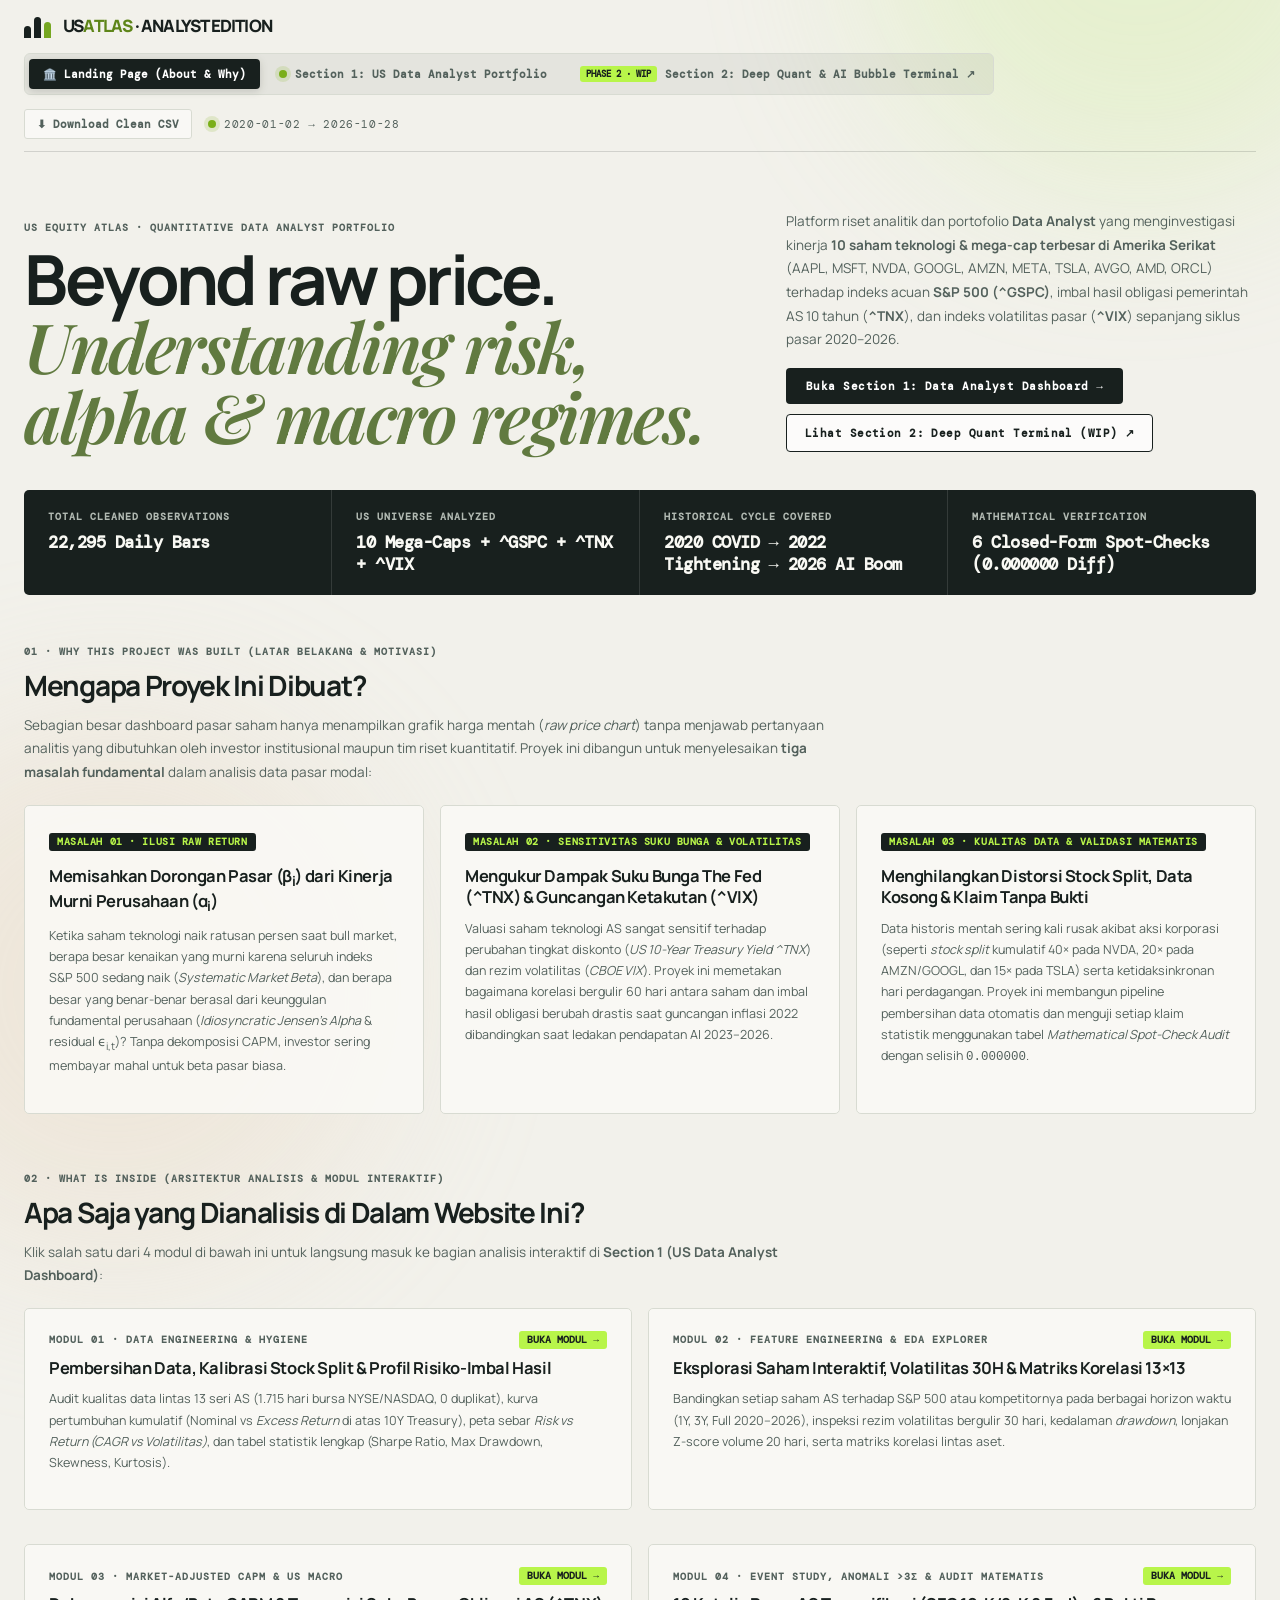
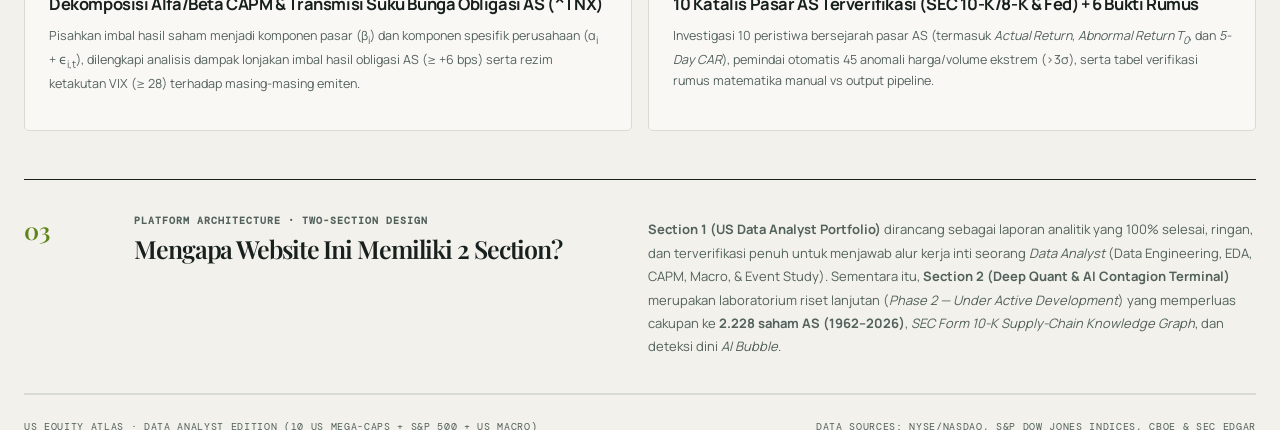
==== commit 3349cedf: "feat(analyst-web): add editorial Landing Page (About, Motivation & Module Navigation)" ====
--- a/Data Analyst Website/index.html
+++ b/Data Analyst Website/index.html
@@ -14,7 +14,7 @@
       href="https://fonts.googleapis.com/css2?family=DM+Mono:wght@400;500;700&family=Manrope:wght@400;500;600;700;800&family=Playfair+Display:ital,wght@0,600;0,700;1,600&display=swap"
       rel="stylesheet"
     />
-    <link rel="stylesheet" href="assets/style.css?v=2.0" />
+    <link rel="stylesheet" href="assets/style.css?v=3.0" />
   </head>
   <body>
     <div class="ambient ambient-one"></div>
@@ -29,11 +29,19 @@
         <span>US<span>ATLAS</span> · ANALYST EDITION</span>
       </a>
 
-      <!-- 2-SECTION SWITCHER -->
+      <!-- PLATFORM SWITCHER: LANDING PAGE | SECTION 1 (DATA ANALYST) | SECTION 2 (DEEP QUANT WIP) -->
       <div class="mode-switcher" role="tablist" aria-label="Platform Mode Switcher">
         <button
           type="button"
           class="mode-btn is-active"
+          data-mode="landing"
+          id="btn-mode-landing"
+        >
+          🏛️ Landing Page (About &amp; Why)
+        </button>
+        <button
+          type="button"
+          class="mode-btn"
           data-mode="analyst"
           id="btn-mode-analyst"
         >
@@ -69,9 +77,163 @@
 
     <main id="top" class="shell">
       <!-- ================================================================= -->
-      <!-- SECTION 1: US EQUITY DATA ANALYST PORTFOLIO (DAY 1 - DAY 3)       -->
+      <!-- SECTION 0: EDITORIAL LANDING PAGE (TENTANG APA & KENAPA DIBUAT)   -->
       <!-- ================================================================= -->
-      <div id="section-analyst" class="mode-section">
+      <div id="section-landing" class="mode-section">
+        <section class="hero" aria-labelledby="landing-title">
+          <div>
+            <p class="eyebrow">US EQUITY ATLAS · QUANTITATIVE DATA ANALYST PORTFOLIO</p>
+            <h1 id="landing-title">
+              Beyond raw price.<br />
+              <em>Understanding risk, alpha &amp; macro regimes.</em>
+            </h1>
+          </div>
+          <div class="landing-hero-right">
+            <p class="hero-copy">
+              Platform riset analitik dan portofolio <strong>Data Analyst</strong> yang menginvestigasi kinerja <strong>10 saham teknologi &amp; mega-cap terbesar di Amerika Serikat</strong> (AAPL, MSFT, NVDA, GOOGL, AMZN, META, TSLA, AVGO, AMD, ORCL) terhadap indeks acuan <strong>S&amp;P 500 (^GSPC)</strong>, imbal hasil obligasi pemerintah AS 10 tahun (<strong>^TNX</strong>), dan indeks volatilitas pasar (<strong>^VIX</strong>) sepanjang siklus pasar 2020–2026.
+            </p>
+            <div class="landing-cta-group">
+              <button type="button" class="btn-primary" id="btn-landing-enter-analyst">
+                Buka Section 1: Data Analyst Dashboard &rarr;
+              </button>
+              <button type="button" class="btn-secondary" id="btn-landing-enter-deep">
+                Lihat Section 2: Deep Quant Terminal (WIP) &nearr;
+              </button>
+            </div>
+          </div>
+        </section>
+
+        <!-- Dark Ink Snapshot Strip -->
+        <section class="market-strip" aria-label="Landing snapshot">
+          <div>
+            <p class="metric-label">Total Cleaned Observations</p>
+            <strong>22,295 Daily Bars</strong>
+          </div>
+          <div>
+            <p class="metric-label">US Universe Analyzed</p>
+            <strong>10 Mega-Caps + ^GSPC + ^TNX + ^VIX</strong>
+          </div>
+          <div>
+            <p class="metric-label">Historical Cycle Covered</p>
+            <strong>2020 COVID &rarr; 2022 Tightening &rarr; 2026 AI Boom</strong>
+          </div>
+          <div>
+            <p class="metric-label">Mathematical Verification</p>
+            <strong>6 Closed-Form Spot-Checks (0.000000 Diff)</strong>
+          </div>
+        </section>
+
+        <!-- TENTANG APA & KENAPA DIBUAT (3 Core Pillars) -->
+        <section class="landing-section">
+          <div class="section-intro-block">
+            <p class="eyebrow">01 · WHY THIS PROJECT WAS BUILT (LATAR BELAKANG &amp; MOTIVASI)</p>
+            <h2>Mengapa Proyek Ini Dibuat?</h2>
+            <p>
+              Sebagian besar dashboard pasar saham hanya menampilkan grafik harga mentah (<em>raw price chart</em>) tanpa menjawab pertanyaan analitis yang dibutuhkan oleh investor institusional maupun tim riset kuantitatif. Proyek ini dibangun untuk menyelesaikan <strong>tiga masalah fundamental</strong> dalam analisis data pasar modal:
+            </p>
+          </div>
+
+          <div class="landing-pillars-grid">
+            <article class="panel-card">
+              <span class="pillar-num">MASALAH 01 · ILUSI RAW RETURN</span>
+              <h3>Memisahkan Dorongan Pasar (&beta;<sub>i</sub>) dari Kinerja Murni Perusahaan (&alpha;<sub>i</sub>)</h3>
+              <p class="card-desc">
+                Ketika saham teknologi naik ratusan persen saat bull market, berapa besar kenaikan yang murni karena seluruh indeks S&amp;P 500 sedang naik (<em>Systematic Market Beta</em>), dan berapa besar yang benar-benar berasal dari keunggulan fundamental perusahaan (<em>Idiosyncratic Jensen's Alpha</em> &amp; residual &varepsilon;<sub>i,t</sub>)? Tanpa dekomposisi CAPM, investor sering membayar mahal untuk beta pasar biasa.
+              </p>
+            </article>
+
+            <article class="panel-card">
+              <span class="pillar-num">MASALAH 02 · SENSITIVITAS SUKU BUNGA &amp; VOLATILITAS</span>
+              <h3>Mengukur Dampak Suku Bunga The Fed (^TNX) &amp; Guncangan Ketakutan (^VIX)</h3>
+              <p class="card-desc">
+                Valuasi saham teknologi AS sangat sensitif terhadap perubahan tingkat diskonto (<em>US 10-Year Treasury Yield ^TNX</em>) dan rezim volatilitas (<em>CBOE VIX</em>). Proyek ini memetakan bagaimana korelasi bergulir 60 hari antara saham dan imbal hasil obligasi berubah drastis saat guncangan inflasi 2022 dibandingkan saat ledakan pendapatan AI 2023–2026.
+              </p>
+            </article>
+
+            <article class="panel-card">
+              <span class="pillar-num">MASALAH 03 · KUALITAS DATA &amp; VALIDASI MATEMATIS</span>
+              <h3>Menghilangkan Distorsi Stock Split, Data Kosong &amp; Klaim Tanpa Bukti</h3>
+              <p class="card-desc">
+                Data historis mentah sering kali rusak akibat aksi korporasi (seperti <em>stock split</em> kumulatif 40&times; pada NVDA, 20&times; pada AMZN/GOOGL, dan 15&times; pada TSLA) serta ketidaksinkronan hari perdagangan. Proyek ini membangun pipeline pembersihan data otomatis dan menguji setiap klaim statistik menggunakan tabel <em>Mathematical Spot-Check Audit</em> dengan selisih <code>0.000000</code>.
+              </p>
+            </article>
+          </div>
+        </section>
+
+        <!-- TENTANG APA ISI PLATFORM INI (4-Stage Methodology & Quick Jump Cards) -->
+        <section class="landing-section">
+          <div class="section-intro-block">
+            <p class="eyebrow">02 · WHAT IS INSIDE (ARSITEKTUR ANALISIS &amp; MODUL INTERAKTIF)</p>
+            <h2>Apa Saja yang Dianalisis di Dalam Website Ini?</h2>
+            <p>
+              Klik salah satu dari 4 modul di bawah ini untuk langsung masuk ke bagian analisis interaktif di <strong>Section 1 (US Data Analyst Dashboard)</strong>:
+            </p>
+          </div>
+
+          <div class="landing-modules-grid">
+            <article class="panel-card clickable-card" data-goto-tab="overview">
+              <div class="syl-header">
+                <span class="eyebrow">MODUL 01 · DATA ENGINEERING &amp; HYGIENE</span>
+                <span class="syl-badge">BUKA MODUL &rarr;</span>
+              </div>
+              <h3>Pembersihan Data, Kalibrasi Stock Split &amp; Profil Risiko-Imbal Hasil</h3>
+              <p class="card-desc">
+                Audit kualitas data lintas 13 seri AS (1.715 hari bursa NYSE/NASDAQ, 0 duplikat), kurva pertumbuhan kumulatif (Nominal vs <em>Excess Return</em> di atas 10Y Treasury), peta sebar <em>Risk vs Return (CAGR vs Volatilitas)</em>, dan tabel statistik lengkap (Sharpe Ratio, Max Drawdown, Skewness, Kurtosis).
+              </p>
+            </article>
+
+            <article class="panel-card clickable-card" data-goto-tab="explorer">
+              <div class="syl-header">
+                <span class="eyebrow">MODUL 02 · FEATURE ENGINEERING &amp; EDA EXPLORER</span>
+                <span class="syl-badge">BUKA MODUL &rarr;</span>
+              </div>
+              <h3>Eksplorasi Saham Interaktif, Volatilitas 30H &amp; Matriks Korelasi 13&times;13</h3>
+              <p class="card-desc">
+                Bandingkan setiap saham AS terhadap S&amp;P 500 atau kompetitornya pada berbagai horizon waktu (1Y, 3Y, Full 2020–2026), inspeksi rezim volatilitas bergulir 30 hari, kedalaman <em>drawdown</em>, lonjakan Z-score volume 20 hari, serta matriks korelasi lintas aset.
+              </p>
+            </article>
+
+            <article class="panel-card clickable-card" data-goto-tab="comparison">
+              <div class="syl-header">
+                <span class="eyebrow">MODUL 03 · MARKET-ADJUSTED CAPM &amp; US MACRO</span>
+                <span class="syl-badge">BUKA MODUL &rarr;</span>
+              </div>
+              <h3>Dekomposisi Alfa/Beta CAPM &amp; Transmisi Suku Bunga Obligasi AS (^TNX)</h3>
+              <p class="card-desc">
+                Pisahkan imbal hasil saham menjadi komponen pasar (&beta;<sub>i</sub>) dan komponen spesifik perusahaan (&alpha;<sub>i</sub> + &varepsilon;<sub>i,t</sub>), dilengkapi analisis dampak lonjakan imbal hasil obligasi AS (&ge; +6 bps) serta rezim ketakutan VIX (&ge; 28) terhadap masing-masing emiten.
+              </p>
+            </article>
+
+            <article class="panel-card clickable-card" data-goto-tab="events">
+              <div class="syl-header">
+                <span class="eyebrow">MODUL 04 · EVENT STUDY, ANOMALI &gt;3&sigma; &amp; AUDIT MATEMATIS</span>
+                <span class="syl-badge">BUKA MODUL &rarr;</span>
+              </div>
+              <h3>10 Katalis Pasar AS Terverifikasi (SEC 10-K/8-K &amp; Fed) + 6 Bukti Rumus</h3>
+              <p class="card-desc">
+                Investigasi 10 peristiwa bersejarah pasar AS (termasuk <em>Actual Return</em>, <em>Abnormal Return T<sub>0</sub></em>, dan <em>5-Day CAR</em>), pemindai otomatis 45 anomali harga/volume ekstrem (&gt;3&sigma;), serta tabel verifikasi rumus matematika manual vs output pipeline.
+              </p>
+            </article>
+          </div>
+        </section>
+
+        <!-- ARSITEKTUR 2 SECTION (Mengapa Dibagi Menjadi Section 1 dan Section 2) -->
+        <section class="methodology">
+          <div class="method-number">03</div>
+          <div>
+            <p class="eyebrow">PLATFORM ARCHITECTURE · TWO-SECTION DESIGN</p>
+            <h2>Mengapa Website Ini Memiliki 2 Section?</h2>
+          </div>
+          <p>
+            <strong>Section 1 (US Data Analyst Portfolio)</strong> dirancang sebagai laporan analitik yang 100% selesai, ringan, dan terverifikasi penuh untuk menjawab alur kerja inti seorang <em>Data Analyst</em> (Data Engineering, EDA, CAPM, Macro, &amp; Event Study). Sementara itu, <strong>Section 2 (Deep Quant &amp; AI Contagion Terminal)</strong> merupakan laboratorium riset lanjutan (<em>Phase 2 — Under Active Development</em>) yang memperluas cakupan ke <strong>2.228 saham AS (1962–2026)</strong>, <em>SEC Form 10-K Supply-Chain Knowledge Graph</em>, dan deteksi dini <em>AI Bubble</em>.
+          </p>
+        </section>
+      </div>
+
+      <!-- ================================================================= -->
+      <!-- SECTION 1: US EQUITY DATA ANALYST PORTFOLIO                       -->
+      <!-- ================================================================= -->
+      <div id="section-analyst" class="mode-section" hidden>
         <!-- Editorial Hero Section (Exact US ATLAS Style) -->
         <section class="hero" aria-labelledby="page-title">
           <div>
@@ -600,6 +762,6 @@
       <span>DATA SOURCES: NYSE/NASDAQ, S&amp;P DOW JONES INDICES, CBOE &amp; SEC EDGAR</span>
     </footer>
 
-    <script src="assets/app.js?v=2.0"></script>
+    <script src="assets/app.js?v=3.0"></script>
   </body>
 </html>
--- a/Data Analyst Website/assets/style.css
+++ b/Data Analyst Website/assets/style.css
@@ -779,6 +779,134 @@
   transform: translateY(-1px);
 }
 
+.btn-secondary {
+  padding: 11px 18px;
+  border: 1px solid var(--ink);
+  border-radius: 4px;
+  background: rgba(255, 255, 255, 0.72);
+  color: var(--ink);
+  font: 700 11px var(--mono);
+  cursor: pointer;
+  letter-spacing: 0.04em;
+  transition: all 0.16s;
+}
+
+.btn-secondary:hover {
+  background: var(--lime);
+  transform: translateY(-1px);
+}
+
+.landing-hero-right {
+  display: flex;
+  flex-direction: column;
+  gap: 16px;
+  max-width: 470px;
+}
+
+.landing-hero-right .hero-copy {
+  width: 100%;
+  margin: 0;
+}
+
+.landing-cta-group {
+  display: flex;
+  flex-wrap: wrap;
+  gap: 10px;
+}
+
+.landing-section {
+  padding: 28px 0 12px;
+}
+
+.section-intro-block {
+  max-width: 820px;
+  margin-bottom: 20px;
+}
+
+.section-intro-block h2 {
+  margin: 8px 0 10px;
+  font-size: 28px;
+  letter-spacing: -1.3px;
+}
+
+.section-intro-block p:last-child {
+  margin: 0;
+  color: var(--ink-soft);
+  font-size: 13.5px;
+  line-height: 1.75;
+}
+
+.landing-pillars-grid {
+  display: grid;
+  grid-template-columns: repeat(3, minmax(0, 1fr));
+  gap: 16px;
+}
+
+.pillar-num {
+  display: inline-block;
+  padding: 3px 8px;
+  border-radius: 3px;
+  background: var(--ink);
+  color: var(--lime);
+  font: 700 9.5px var(--mono);
+  letter-spacing: 0.06em;
+  margin-bottom: 10px;
+}
+
+.landing-pillars-grid h3,
+.landing-modules-grid h3 {
+  margin: 4px 0 10px;
+  font-size: 16.5px;
+  line-height: 1.3;
+  letter-spacing: -0.4px;
+}
+
+.landing-modules-grid {
+  display: grid;
+  grid-template-columns: repeat(2, minmax(0, 1fr));
+  gap: 16px;
+}
+
+.clickable-card {
+  cursor: pointer;
+  transition: transform 0.18s, background 0.18s, box-shadow 0.18s, border-color 0.18s;
+}
+
+.clickable-card:hover {
+  background: #fbfbf7;
+  border-color: var(--ink);
+  transform: translateY(-2px);
+  box-shadow: 0 12px 23px rgba(24, 32, 30, 0.08);
+}
+
+.methodology {
+  display: grid;
+  grid-template-columns: 82px 1fr 1.25fr;
+  gap: 28px;
+  padding: 34px 0;
+  margin-top: 18px;
+  border-top: 1px solid var(--ink);
+  border-bottom: 1px solid var(--line);
+}
+
+.method-number {
+  color: var(--olive);
+  font: 600 24px var(--display);
+}
+
+.methodology h2 {
+  margin: 8px 0 0;
+  font: 600 25px/1.1 var(--display);
+  letter-spacing: -1.1px;
+}
+
+.methodology > p {
+  margin: 4px 0 0;
+  color: var(--ink-soft);
+  font-size: 13px;
+  line-height: 1.8;
+}
+
 .wip-roadmap-grid {
   display: grid;
   grid-template-columns: repeat(2, minmax(0, 1fr));
@@ -825,6 +953,9 @@
   }
   .market-strip,
   .syllabus-strip,
+  .landing-pillars-grid,
+  .landing-modules-grid,
+  .methodology,
   .grid-2col,
   .events-grid,
   .wip-roadmap-grid {
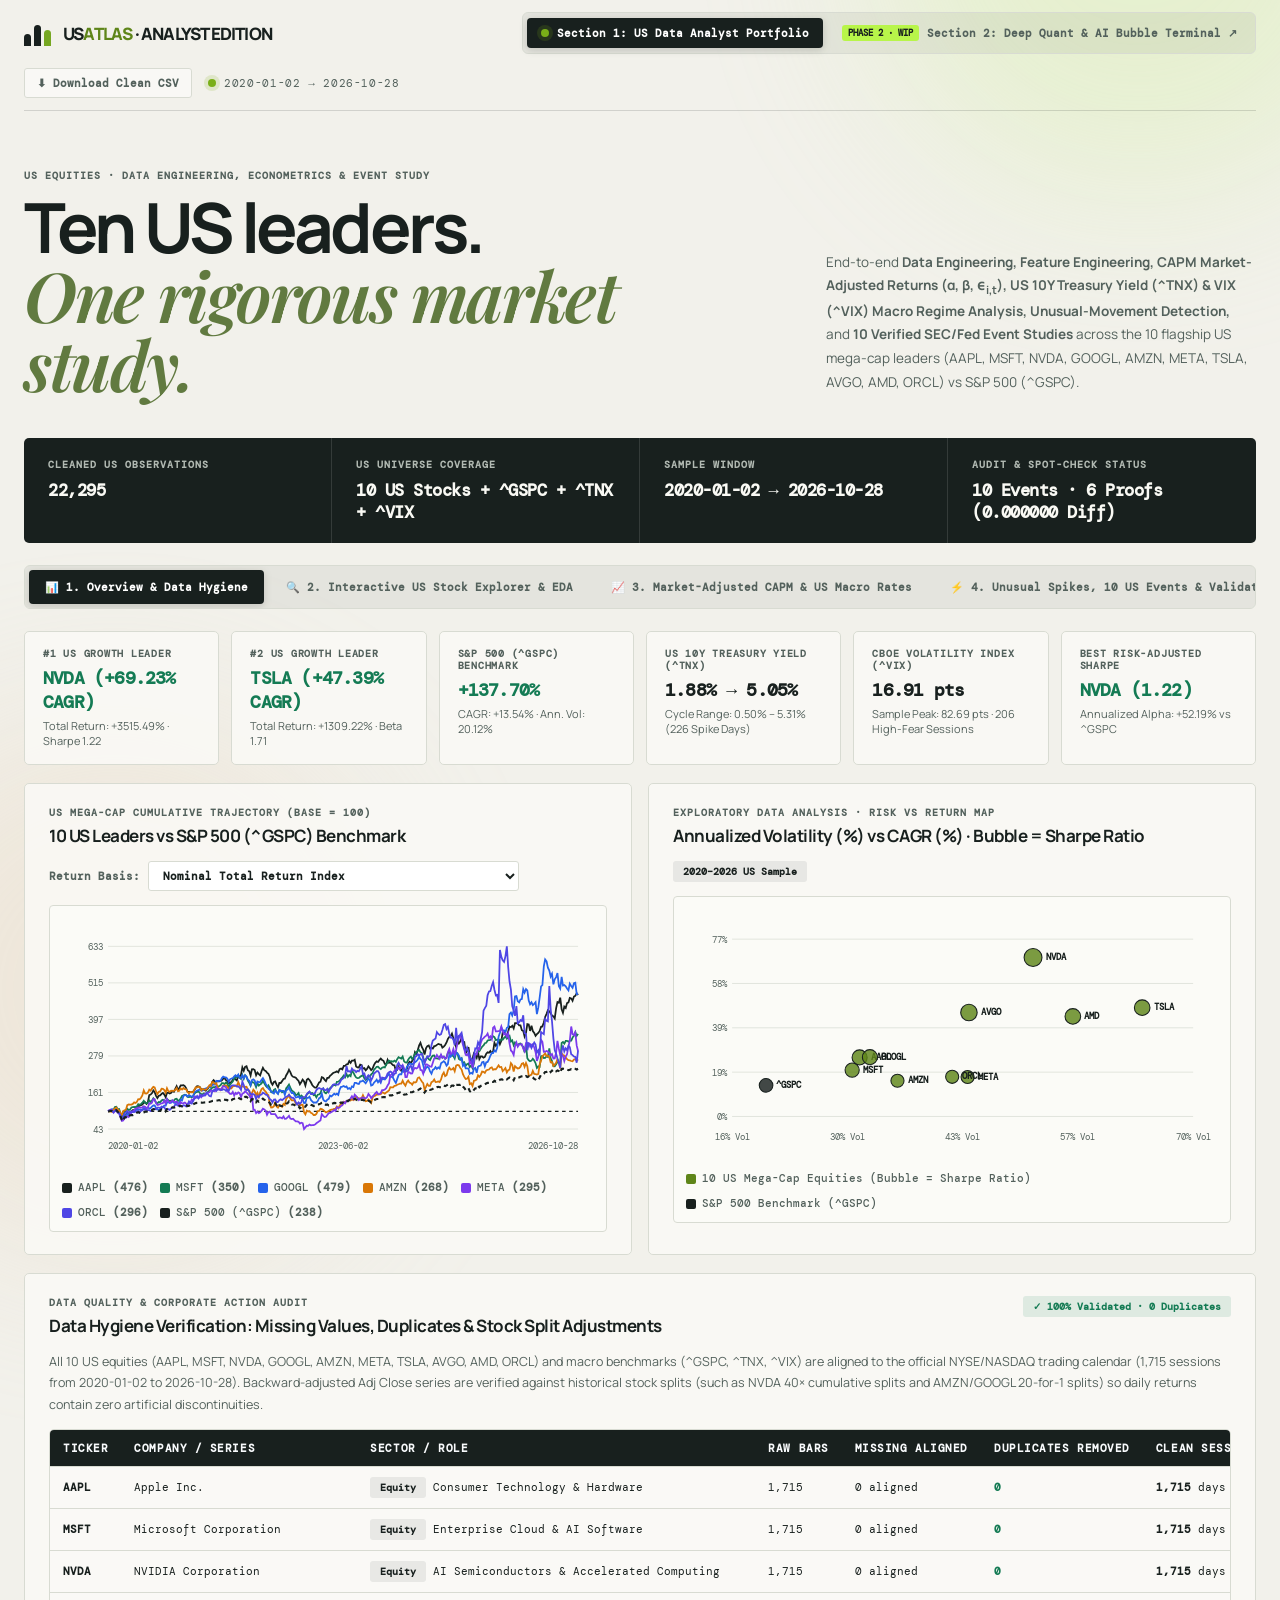
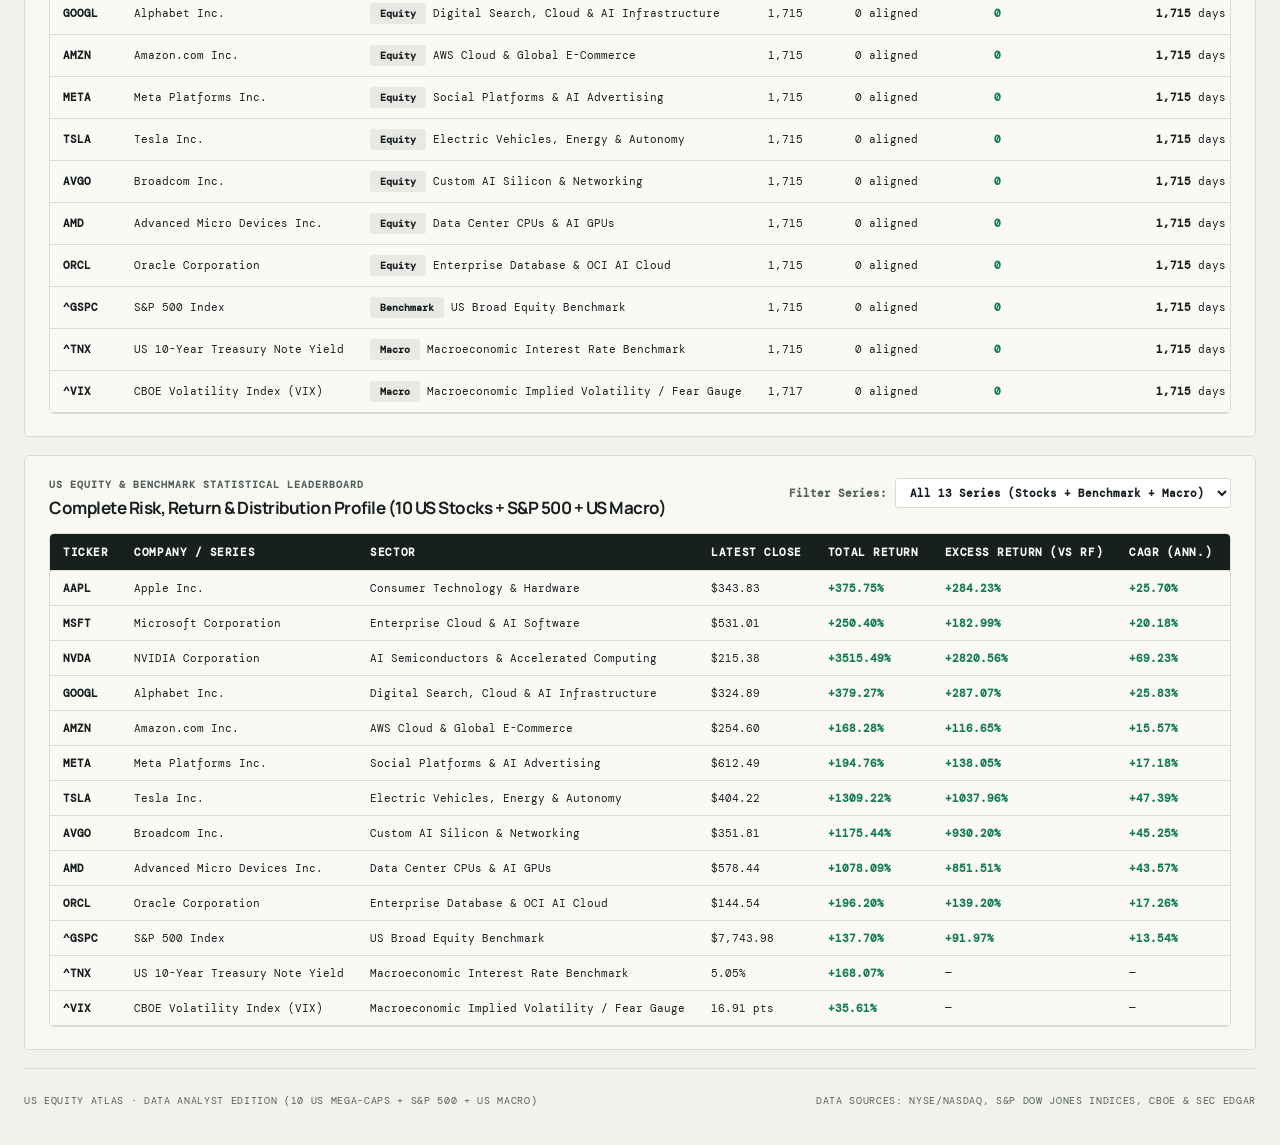
==== commit 8407bd05: "check website" ====
--- a/Data Analyst Website/index.html
+++ b/Data Analyst Website/index.html
@@ -14,7 +14,7 @@
       href="https://fonts.googleapis.com/css2?family=DM+Mono:wght@400;500;700&family=Manrope:wght@400;500;600;700;800&family=Playfair+Display:ital,wght@0,600;0,700;1,600&display=swap"
       rel="stylesheet"
     />
-    <link rel="stylesheet" href="assets/style.css?v=3.0" />
+    <link rel="stylesheet" href="assets/style.css?v=2.0" />
   </head>
   <body>
     <div class="ambient ambient-one"></div>
@@ -29,19 +29,11 @@
         <span>US<span>ATLAS</span> · ANALYST EDITION</span>
       </a>
 
-      <!-- PLATFORM SWITCHER: LANDING PAGE | SECTION 1 (DATA ANALYST) | SECTION 2 (DEEP QUANT WIP) -->
+      <!-- 2-SECTION SWITCHER -->
       <div class="mode-switcher" role="tablist" aria-label="Platform Mode Switcher">
         <button
           type="button"
           class="mode-btn is-active"
-          data-mode="landing"
-          id="btn-mode-landing"
-        >
-          🏛️ Landing Page (About &amp; Why)
-        </button>
-        <button
-          type="button"
-          class="mode-btn"
           data-mode="analyst"
           id="btn-mode-analyst"
         >
@@ -77,163 +69,9 @@
 
     <main id="top" class="shell">
       <!-- ================================================================= -->
-      <!-- SECTION 0: EDITORIAL LANDING PAGE (TENTANG APA & KENAPA DIBUAT)   -->
+      <!-- SECTION 1: US EQUITY DATA ANALYST PORTFOLIO (DAY 1 - DAY 3)       -->
       <!-- ================================================================= -->
-      <div id="section-landing" class="mode-section">
-        <section class="hero" aria-labelledby="landing-title">
-          <div>
-            <p class="eyebrow">US EQUITY ATLAS · QUANTITATIVE DATA ANALYST PORTFOLIO</p>
-            <h1 id="landing-title">
-              Beyond raw price.<br />
-              <em>Understanding risk, alpha &amp; macro regimes.</em>
-            </h1>
-          </div>
-          <div class="landing-hero-right">
-            <p class="hero-copy">
-              Platform riset analitik dan portofolio <strong>Data Analyst</strong> yang menginvestigasi kinerja <strong>10 saham teknologi &amp; mega-cap terbesar di Amerika Serikat</strong> (AAPL, MSFT, NVDA, GOOGL, AMZN, META, TSLA, AVGO, AMD, ORCL) terhadap indeks acuan <strong>S&amp;P 500 (^GSPC)</strong>, imbal hasil obligasi pemerintah AS 10 tahun (<strong>^TNX</strong>), dan indeks volatilitas pasar (<strong>^VIX</strong>) sepanjang siklus pasar 2020–2026.
-            </p>
-            <div class="landing-cta-group">
-              <button type="button" class="btn-primary" id="btn-landing-enter-analyst">
-                Buka Section 1: Data Analyst Dashboard &rarr;
-              </button>
-              <button type="button" class="btn-secondary" id="btn-landing-enter-deep">
-                Lihat Section 2: Deep Quant Terminal (WIP) &nearr;
-              </button>
-            </div>
-          </div>
-        </section>
-
-        <!-- Dark Ink Snapshot Strip -->
-        <section class="market-strip" aria-label="Landing snapshot">
-          <div>
-            <p class="metric-label">Total Cleaned Observations</p>
-            <strong>22,295 Daily Bars</strong>
-          </div>
-          <div>
-            <p class="metric-label">US Universe Analyzed</p>
-            <strong>10 Mega-Caps + ^GSPC + ^TNX + ^VIX</strong>
-          </div>
-          <div>
-            <p class="metric-label">Historical Cycle Covered</p>
-            <strong>2020 COVID &rarr; 2022 Tightening &rarr; 2026 AI Boom</strong>
-          </div>
-          <div>
-            <p class="metric-label">Mathematical Verification</p>
-            <strong>6 Closed-Form Spot-Checks (0.000000 Diff)</strong>
-          </div>
-        </section>
-
-        <!-- TENTANG APA & KENAPA DIBUAT (3 Core Pillars) -->
-        <section class="landing-section">
-          <div class="section-intro-block">
-            <p class="eyebrow">01 · WHY THIS PROJECT WAS BUILT (LATAR BELAKANG &amp; MOTIVASI)</p>
-            <h2>Mengapa Proyek Ini Dibuat?</h2>
-            <p>
-              Sebagian besar dashboard pasar saham hanya menampilkan grafik harga mentah (<em>raw price chart</em>) tanpa menjawab pertanyaan analitis yang dibutuhkan oleh investor institusional maupun tim riset kuantitatif. Proyek ini dibangun untuk menyelesaikan <strong>tiga masalah fundamental</strong> dalam analisis data pasar modal:
-            </p>
-          </div>
-
-          <div class="landing-pillars-grid">
-            <article class="panel-card">
-              <span class="pillar-num">MASALAH 01 · ILUSI RAW RETURN</span>
-              <h3>Memisahkan Dorongan Pasar (&beta;<sub>i</sub>) dari Kinerja Murni Perusahaan (&alpha;<sub>i</sub>)</h3>
-              <p class="card-desc">
-                Ketika saham teknologi naik ratusan persen saat bull market, berapa besar kenaikan yang murni karena seluruh indeks S&amp;P 500 sedang naik (<em>Systematic Market Beta</em>), dan berapa besar yang benar-benar berasal dari keunggulan fundamental perusahaan (<em>Idiosyncratic Jensen's Alpha</em> &amp; residual &varepsilon;<sub>i,t</sub>)? Tanpa dekomposisi CAPM, investor sering membayar mahal untuk beta pasar biasa.
-              </p>
-            </article>
-
-            <article class="panel-card">
-              <span class="pillar-num">MASALAH 02 · SENSITIVITAS SUKU BUNGA &amp; VOLATILITAS</span>
-              <h3>Mengukur Dampak Suku Bunga The Fed (^TNX) &amp; Guncangan Ketakutan (^VIX)</h3>
-              <p class="card-desc">
-                Valuasi saham teknologi AS sangat sensitif terhadap perubahan tingkat diskonto (<em>US 10-Year Treasury Yield ^TNX</em>) dan rezim volatilitas (<em>CBOE VIX</em>). Proyek ini memetakan bagaimana korelasi bergulir 60 hari antara saham dan imbal hasil obligasi berubah drastis saat guncangan inflasi 2022 dibandingkan saat ledakan pendapatan AI 2023–2026.
-              </p>
-            </article>
-
-            <article class="panel-card">
-              <span class="pillar-num">MASALAH 03 · KUALITAS DATA &amp; VALIDASI MATEMATIS</span>
-              <h3>Menghilangkan Distorsi Stock Split, Data Kosong &amp; Klaim Tanpa Bukti</h3>
-              <p class="card-desc">
-                Data historis mentah sering kali rusak akibat aksi korporasi (seperti <em>stock split</em> kumulatif 40&times; pada NVDA, 20&times; pada AMZN/GOOGL, dan 15&times; pada TSLA) serta ketidaksinkronan hari perdagangan. Proyek ini membangun pipeline pembersihan data otomatis dan menguji setiap klaim statistik menggunakan tabel <em>Mathematical Spot-Check Audit</em> dengan selisih <code>0.000000</code>.
-              </p>
-            </article>
-          </div>
-        </section>
-
-        <!-- TENTANG APA ISI PLATFORM INI (4-Stage Methodology & Quick Jump Cards) -->
-        <section class="landing-section">
-          <div class="section-intro-block">
-            <p class="eyebrow">02 · WHAT IS INSIDE (ARSITEKTUR ANALISIS &amp; MODUL INTERAKTIF)</p>
-            <h2>Apa Saja yang Dianalisis di Dalam Website Ini?</h2>
-            <p>
-              Klik salah satu dari 4 modul di bawah ini untuk langsung masuk ke bagian analisis interaktif di <strong>Section 1 (US Data Analyst Dashboard)</strong>:
-            </p>
-          </div>
-
-          <div class="landing-modules-grid">
-            <article class="panel-card clickable-card" data-goto-tab="overview">
-              <div class="syl-header">
-                <span class="eyebrow">MODUL 01 · DATA ENGINEERING &amp; HYGIENE</span>
-                <span class="syl-badge">BUKA MODUL &rarr;</span>
-              </div>
-              <h3>Pembersihan Data, Kalibrasi Stock Split &amp; Profil Risiko-Imbal Hasil</h3>
-              <p class="card-desc">
-                Audit kualitas data lintas 13 seri AS (1.715 hari bursa NYSE/NASDAQ, 0 duplikat), kurva pertumbuhan kumulatif (Nominal vs <em>Excess Return</em> di atas 10Y Treasury), peta sebar <em>Risk vs Return (CAGR vs Volatilitas)</em>, dan tabel statistik lengkap (Sharpe Ratio, Max Drawdown, Skewness, Kurtosis).
-              </p>
-            </article>
-
-            <article class="panel-card clickable-card" data-goto-tab="explorer">
-              <div class="syl-header">
-                <span class="eyebrow">MODUL 02 · FEATURE ENGINEERING &amp; EDA EXPLORER</span>
-                <span class="syl-badge">BUKA MODUL &rarr;</span>
-              </div>
-              <h3>Eksplorasi Saham Interaktif, Volatilitas 30H &amp; Matriks Korelasi 13&times;13</h3>
-              <p class="card-desc">
-                Bandingkan setiap saham AS terhadap S&amp;P 500 atau kompetitornya pada berbagai horizon waktu (1Y, 3Y, Full 2020–2026), inspeksi rezim volatilitas bergulir 30 hari, kedalaman <em>drawdown</em>, lonjakan Z-score volume 20 hari, serta matriks korelasi lintas aset.
-              </p>
-            </article>
-
-            <article class="panel-card clickable-card" data-goto-tab="comparison">
-              <div class="syl-header">
-                <span class="eyebrow">MODUL 03 · MARKET-ADJUSTED CAPM &amp; US MACRO</span>
-                <span class="syl-badge">BUKA MODUL &rarr;</span>
-              </div>
-              <h3>Dekomposisi Alfa/Beta CAPM &amp; Transmisi Suku Bunga Obligasi AS (^TNX)</h3>
-              <p class="card-desc">
-                Pisahkan imbal hasil saham menjadi komponen pasar (&beta;<sub>i</sub>) dan komponen spesifik perusahaan (&alpha;<sub>i</sub> + &varepsilon;<sub>i,t</sub>), dilengkapi analisis dampak lonjakan imbal hasil obligasi AS (&ge; +6 bps) serta rezim ketakutan VIX (&ge; 28) terhadap masing-masing emiten.
-              </p>
-            </article>
-
-            <article class="panel-card clickable-card" data-goto-tab="events">
-              <div class="syl-header">
-                <span class="eyebrow">MODUL 04 · EVENT STUDY, ANOMALI &gt;3&sigma; &amp; AUDIT MATEMATIS</span>
-                <span class="syl-badge">BUKA MODUL &rarr;</span>
-              </div>
-              <h3>10 Katalis Pasar AS Terverifikasi (SEC 10-K/8-K &amp; Fed) + 6 Bukti Rumus</h3>
-              <p class="card-desc">
-                Investigasi 10 peristiwa bersejarah pasar AS (termasuk <em>Actual Return</em>, <em>Abnormal Return T<sub>0</sub></em>, dan <em>5-Day CAR</em>), pemindai otomatis 45 anomali harga/volume ekstrem (&gt;3&sigma;), serta tabel verifikasi rumus matematika manual vs output pipeline.
-              </p>
-            </article>
-          </div>
-        </section>
-
-        <!-- ARSITEKTUR 2 SECTION (Mengapa Dibagi Menjadi Section 1 dan Section 2) -->
-        <section class="methodology">
-          <div class="method-number">03</div>
-          <div>
-            <p class="eyebrow">PLATFORM ARCHITECTURE · TWO-SECTION DESIGN</p>
-            <h2>Mengapa Website Ini Memiliki 2 Section?</h2>
-          </div>
-          <p>
-            <strong>Section 1 (US Data Analyst Portfolio)</strong> dirancang sebagai laporan analitik yang 100% selesai, ringan, dan terverifikasi penuh untuk menjawab alur kerja inti seorang <em>Data Analyst</em> (Data Engineering, EDA, CAPM, Macro, &amp; Event Study). Sementara itu, <strong>Section 2 (Deep Quant &amp; AI Contagion Terminal)</strong> merupakan laboratorium riset lanjutan (<em>Phase 2 — Under Active Development</em>) yang memperluas cakupan ke <strong>2.228 saham AS (1962–2026)</strong>, <em>SEC Form 10-K Supply-Chain Knowledge Graph</em>, dan deteksi dini <em>AI Bubble</em>.
-          </p>
-        </section>
-      </div>
-
-      <!-- ================================================================= -->
-      <!-- SECTION 1: US EQUITY DATA ANALYST PORTFOLIO                       -->
-      <!-- ================================================================= -->
-      <div id="section-analyst" class="mode-section" hidden>
+      <div id="section-analyst" class="mode-section">
         <!-- Editorial Hero Section (Exact US ATLAS Style) -->
         <section class="hero" aria-labelledby="page-title">
           <div>
@@ -762,6 +600,6 @@
       <span>DATA SOURCES: NYSE/NASDAQ, S&amp;P DOW JONES INDICES, CBOE &amp; SEC EDGAR</span>
     </footer>
 
-    <script src="assets/app.js?v=3.0"></script>
+    <script src="assets/app.js?v=2.0"></script>
   </body>
 </html>
--- a/Data Analyst Website/assets/style.css
+++ b/Data Analyst Website/assets/style.css
@@ -779,134 +779,6 @@
   transform: translateY(-1px);
 }
 
-.btn-secondary {
-  padding: 11px 18px;
-  border: 1px solid var(--ink);
-  border-radius: 4px;
-  background: rgba(255, 255, 255, 0.72);
-  color: var(--ink);
-  font: 700 11px var(--mono);
-  cursor: pointer;
-  letter-spacing: 0.04em;
-  transition: all 0.16s;
-}
-
-.btn-secondary:hover {
-  background: var(--lime);
-  transform: translateY(-1px);
-}
-
-.landing-hero-right {
-  display: flex;
-  flex-direction: column;
-  gap: 16px;
-  max-width: 470px;
-}
-
-.landing-hero-right .hero-copy {
-  width: 100%;
-  margin: 0;
-}
-
-.landing-cta-group {
-  display: flex;
-  flex-wrap: wrap;
-  gap: 10px;
-}
-
-.landing-section {
-  padding: 28px 0 12px;
-}
-
-.section-intro-block {
-  max-width: 820px;
-  margin-bottom: 20px;
-}
-
-.section-intro-block h2 {
-  margin: 8px 0 10px;
-  font-size: 28px;
-  letter-spacing: -1.3px;
-}
-
-.section-intro-block p:last-child {
-  margin: 0;
-  color: var(--ink-soft);
-  font-size: 13.5px;
-  line-height: 1.75;
-}
-
-.landing-pillars-grid {
-  display: grid;
-  grid-template-columns: repeat(3, minmax(0, 1fr));
-  gap: 16px;
-}
-
-.pillar-num {
-  display: inline-block;
-  padding: 3px 8px;
-  border-radius: 3px;
-  background: var(--ink);
-  color: var(--lime);
-  font: 700 9.5px var(--mono);
-  letter-spacing: 0.06em;
-  margin-bottom: 10px;
-}
-
-.landing-pillars-grid h3,
-.landing-modules-grid h3 {
-  margin: 4px 0 10px;
-  font-size: 16.5px;
-  line-height: 1.3;
-  letter-spacing: -0.4px;
-}
-
-.landing-modules-grid {
-  display: grid;
-  grid-template-columns: repeat(2, minmax(0, 1fr));
-  gap: 16px;
-}
-
-.clickable-card {
-  cursor: pointer;
-  transition: transform 0.18s, background 0.18s, box-shadow 0.18s, border-color 0.18s;
-}
-
-.clickable-card:hover {
-  background: #fbfbf7;
-  border-color: var(--ink);
-  transform: translateY(-2px);
-  box-shadow: 0 12px 23px rgba(24, 32, 30, 0.08);
-}
-
-.methodology {
-  display: grid;
-  grid-template-columns: 82px 1fr 1.25fr;
-  gap: 28px;
-  padding: 34px 0;
-  margin-top: 18px;
-  border-top: 1px solid var(--ink);
-  border-bottom: 1px solid var(--line);
-}
-
-.method-number {
-  color: var(--olive);
-  font: 600 24px var(--display);
-}
-
-.methodology h2 {
-  margin: 8px 0 0;
-  font: 600 25px/1.1 var(--display);
-  letter-spacing: -1.1px;
-}
-
-.methodology > p {
-  margin: 4px 0 0;
-  color: var(--ink-soft);
-  font-size: 13px;
-  line-height: 1.8;
-}
-
 .wip-roadmap-grid {
   display: grid;
   grid-template-columns: repeat(2, minmax(0, 1fr));
@@ -953,9 +825,6 @@
   }
   .market-strip,
   .syllabus-strip,
-  .landing-pillars-grid,
-  .landing-modules-grid,
-  .methodology,
   .grid-2col,
   .events-grid,
   .wip-roadmap-grid {
